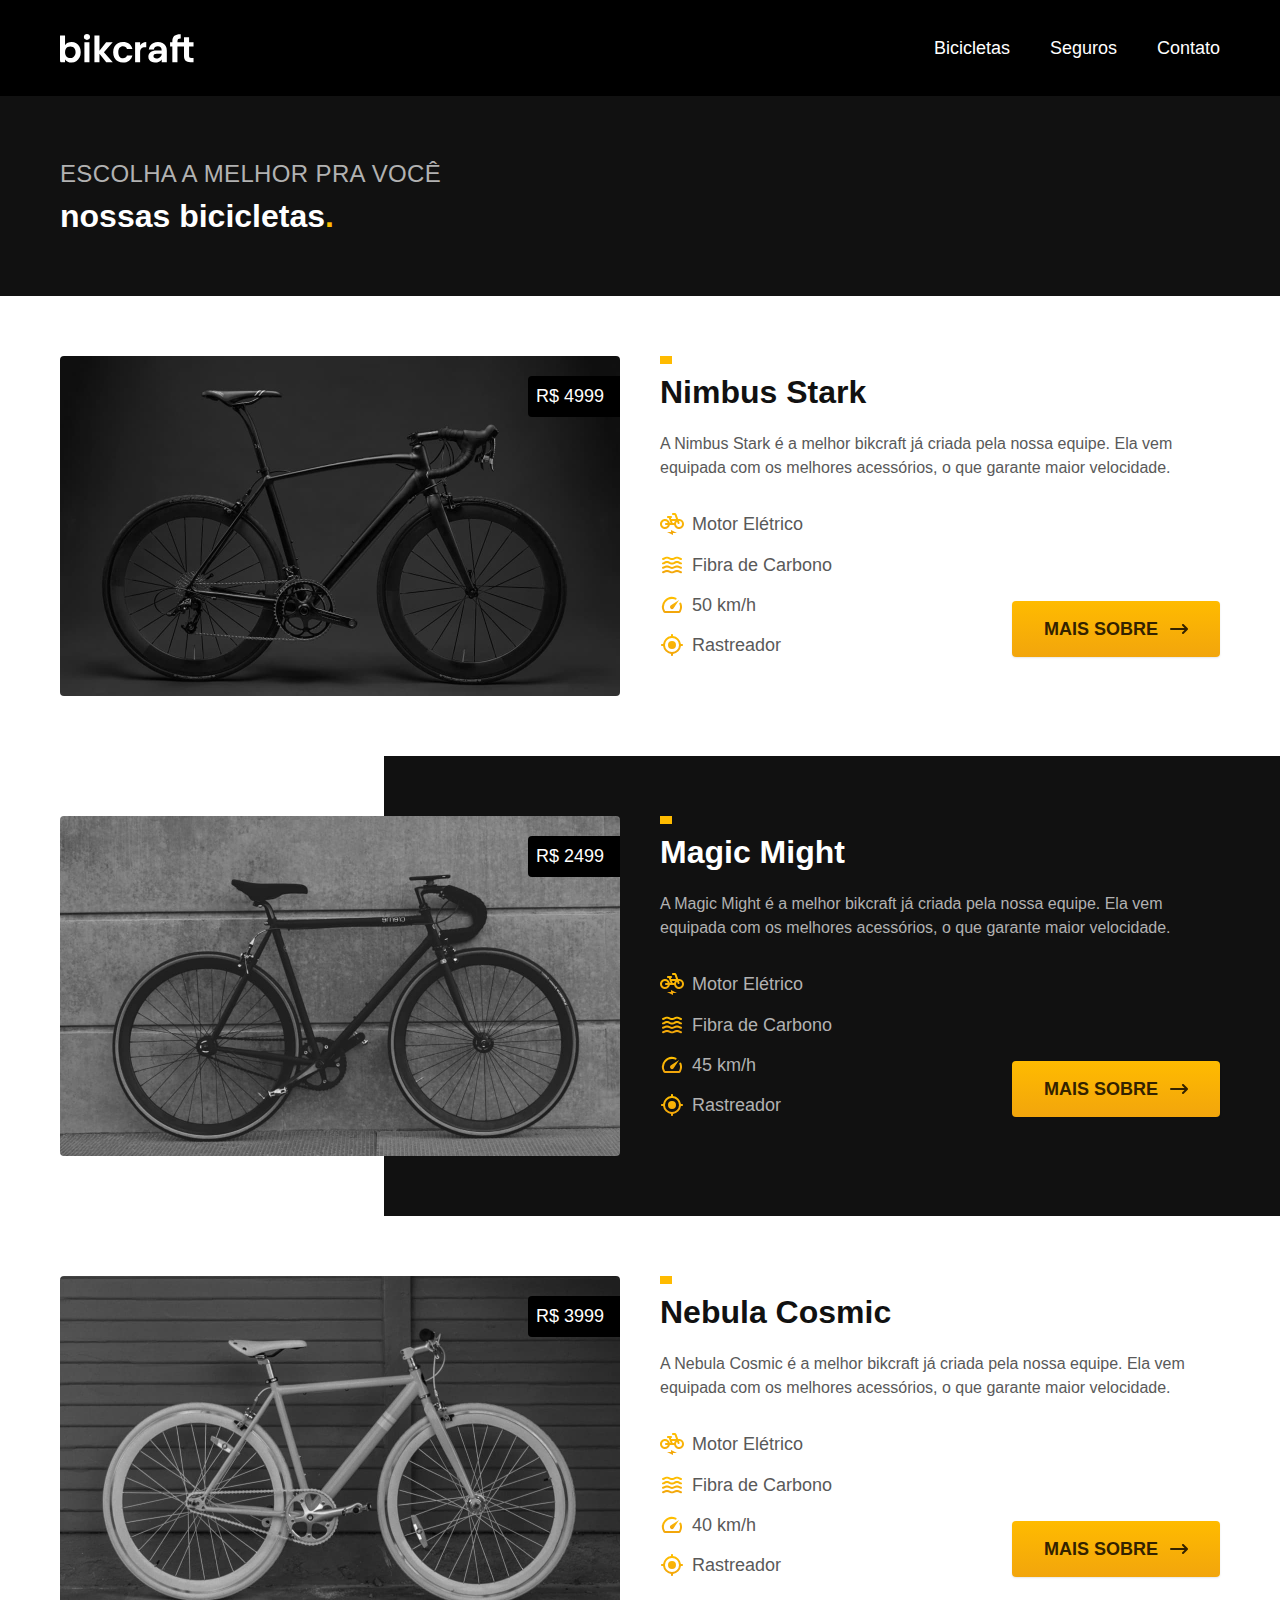
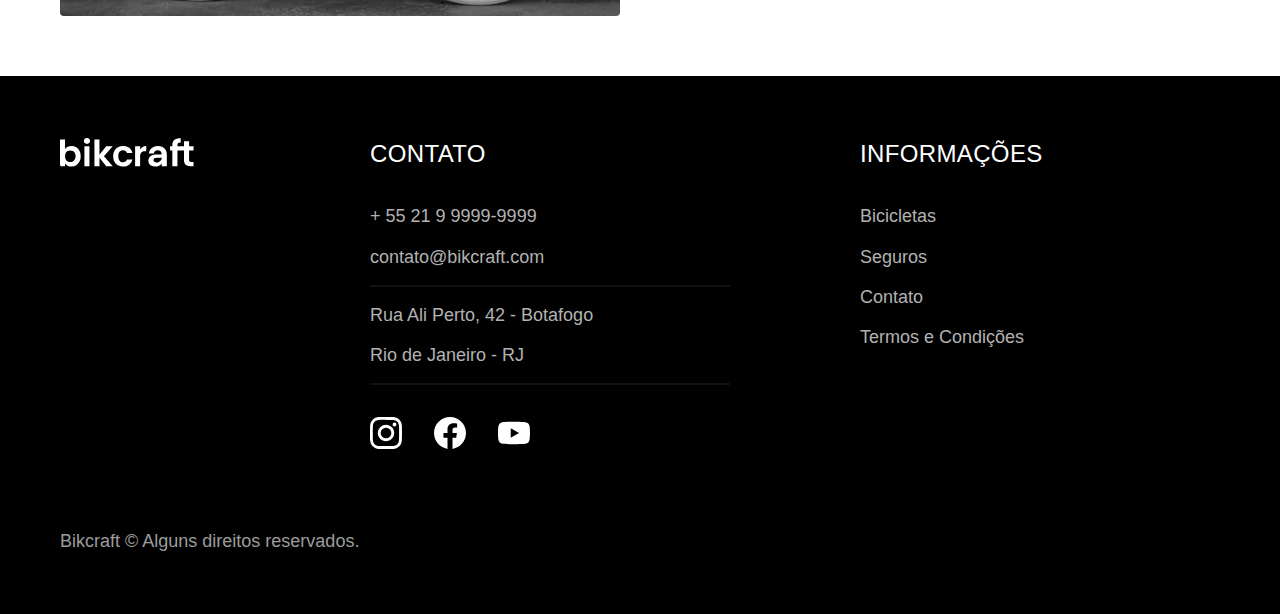
==== bicicletas.html @ d0798314 "adicionado pag interna de bicicletas, seguro e termos/condições" ====
<!DOCTYPE html>
<html lang="pt-br">

<head>
  <title>Bicicletas | Bikcraft - Bicicletas Elétricas</title>
  <meta name="description" content="Termos e Condições.">
  <meta charset="UTF-8">
  <meta name="viewport" content="width=device-width, initial-scale=1.0">
  <link rel="stylesheet" href="./css/style.css">
  <!-- <link rel="preconnect" href="https://fonts.googleapis.com">
  <link rel="preconnect" href="https://fonts.gstatic.com" crossorigin>
  <link href="https://fonts.googleapis.com/css2?family=Merriweather:ital,wght@1,900&family=Poppins:wght@400;600&family=Roboto:wght@400;500&display=swap" rel="stylesheet"> -->
</head>

<body id="bicicletas">
  <header class="header-bg">
    <div class="header container">
      <a href="./">
        <img src="./img/bikcraft.svg" alt="Bikcraft">
      </a>

      <nav aria-label="primaria">
        <ul class="header-menu font-1-m cor-0">
          <li><a href="./bicicletas.html">Bicicletas</a></li>
          <li><a href="./seguros.html">Seguros</a></li>
          <li><a href="./contato.html">Contato</a></li>
        </ul>
      </nav>
    </div>
  </header>

<main>
<div class="titulo-bg">
  <div class="titulo container">
    <p class="font-2-l-b cor-5">Escolha a melhor pra você</p>
    <h1 class="font-1-xl cor-0">nossas bicicletas<span class="cor-p1">.</span></h1>
  </div>
</div>


  <div class="bicicletas container">
    <div class="bicicletas-imagem">
      <img src="./img/bicicletas/nimbus.jpg" alt="Bicicleta preta">
      <span class="font-2-m cor-0">R$ 4999</span>
    </div>
    <div class="bicicletas-conteudo">
      <h2 class="font-1-xl">Nimbus Stark</h2>
      <p class="font-2-s cor-8">A Nimbus Stark é a melhor bikcraft já criada pela nossa equipe. Ela vem equipada com os melhores acessórios, o que garante maior velocidade.</p>
      <ul class="font-1-m cor-8">
        <li>
          <img src="./img/icones/eletrica.svg" alt="">
          Motor Elétrico
        </li>
        <li>
          <img src="./img/icones/carbono.svg" alt="">
          Fibra de Carbono
        </li>
        <li>
          <img src="./img/icones/velocidade.svg" alt="">
          50 km/h
        </li>
        <li>
          <img src="./img/icones/rastreador.svg" alt="">
          Rastreador
        </li>
      </ul>
      <a class="botao seta" href="./bicicletas/nimbus.html">Mais Sobre</a>
    </div>
  </div>


<div class="bicicletas-bg">
  <div class="bicicletas container">
    <div class="bicicletas-imagem">
      <img src="./img/bicicletas/magic.jpg" alt="Bicicleta preta">
      <span class="font-2-m cor-0">R$ 2499</span>
    </div>
    <div class="bicicletas-conteudo">
      <h2 class="font-1-xl cor-0">Magic Might</h2>
      <p class="font-2-s cor-5">A Magic Might é a melhor bikcraft já criada pela nossa equipe. Ela vem equipada com os melhores acessórios, o que garante maior velocidade.</p>
      <ul class="font-1-m cor-5">
        <li>
          <img src="./img/icones/eletrica.svg" alt="">
          Motor Elétrico
        </li>
        <li>
          <img src="./img/icones/carbono.svg" alt="">
          Fibra de Carbono
        </li>
        <li>
          <img src="./img/icones/velocidade.svg" alt="">
          45 km/h
        </li>
        <li>
          <img src="./img/icones/rastreador.svg" alt="">
          Rastreador
        </li>
      </ul>
      <a class="botao seta" href="./bicicletas/magic.html">Mais Sobre</a>
    </div>
  </div>
</div>


  <div class="bicicletas container">
    <div class="bicicletas-imagem">
      <img src="./img/bicicletas/nebula.jpg" alt="Bicicleta preta">
      <span class="font-2-m cor-0">R$ 3999</span>
    </div>
    <div class="bicicletas-conteudo">
      <h2 class="font-1-xl">Nebula Cosmic</h2>
      <p class="font-2-s cor-8">A Nebula Cosmic é a melhor bikcraft já criada pela nossa equipe. Ela vem equipada com os melhores acessórios, o que garante maior velocidade.</p>
      <ul class="font-1-m cor-8">
        <li>
          <img src="./img/icones/eletrica.svg" alt="">
          Motor Elétrico
        </li>
        <li>
          <img src="./img/icones/carbono.svg" alt="">
          Fibra de Carbono
        </li>
        <li>
          <img src="./img/icones/velocidade.svg" alt="">
          40 km/h
        </li>
        <li>
          <img src="./img/icones/rastreador.svg" alt="">
          Rastreador
        </li>
      </ul>
      <a class="botao seta" href="./bicicletas/nebula.html">Mais Sobre</a>
    </div>
  </div>


</main>

  <footer class="footer-bg">
    <div class="footer container">
      <img src="./img/bikcraft.svg" alt="Bikcraft">
      <div class="footer-contato">
        <h3 class="font-2-l-b cor-0">Contato</h3>
        <ul class="font-2-m cor-5">
          <li><a href="tel:+552199999999">+ 55 21 9 9999-9999</a></li>
          <li><a href="mailto:contato@bikcraft.com">contato@bikcraft.com</a></li>
          <li>Rua Ali Perto, 42 - Botafogo</li>
          <li>Rio de Janeiro - RJ</li>
        </ul>
        <div class="footer-redes">
          <a href="./">
            <img src="./img/redes/instagram.svg" alt="Instagram">
          </a>
          <a href="./">
            <img src="./img/redes/facebook.svg" alt="Facebook">
          </a>
          <a href="./">
            <img src="./img/redes/youtube.svg" alt="Youtube">
          </a>
        </div>
      </div>
      <div class="footer-informacoes">
        <h3 class="font-2-l-b cor-0">Informações</h3>
        <nav>
          <ul class="font-1-m cor-5">
            <li><a href="./bicicletas.html">Bicicletas</a></li>
            <li><a href="./seguros.html">Seguros</a></li>
            <li><a href="./contato.html">Contato</a></li>
            <li><a href="./termos.html">Termos e Condições</a></li>
          </ul>
        </nav>
      </div>
      <p class="font-2-m cor-6 footer-copy">Bikcraft © Alguns direitos reservados.</p>
    </div>
  </footer>
</body>

</html>
---- css/style.css ----
/* Global */
@import url(./global/global.css);

/* Tipografias Globais */
@import url(./utilidades/tipografia.css);

/* Cores Globais */
@import url(./utilidades/cores.css);

/* Header */
@import url(./global/header.css);

/* Footer */
@import url(./global/footer.css);

/* Home */
@import url(./home/introducao.css);
@import url(./home/tecnologia.css);
@import url(./home/parceiros.css);
@import url(./home/depoimento.css);

/* Utilidades */
@import url(./utilidades/componentes.css);

/* Bicicletas */
@import url(./bicicletas/bicicletas-lista.css);
@import url(./bicicletas/bicicletas.css);

/* Seguros */
@import url(./seguros/seguros.css);
@import url(./seguros/vantagens.css);
@import url(./seguros/perguntas.css);

/* Termos e Condições */
@import url(./termos/termos.css);
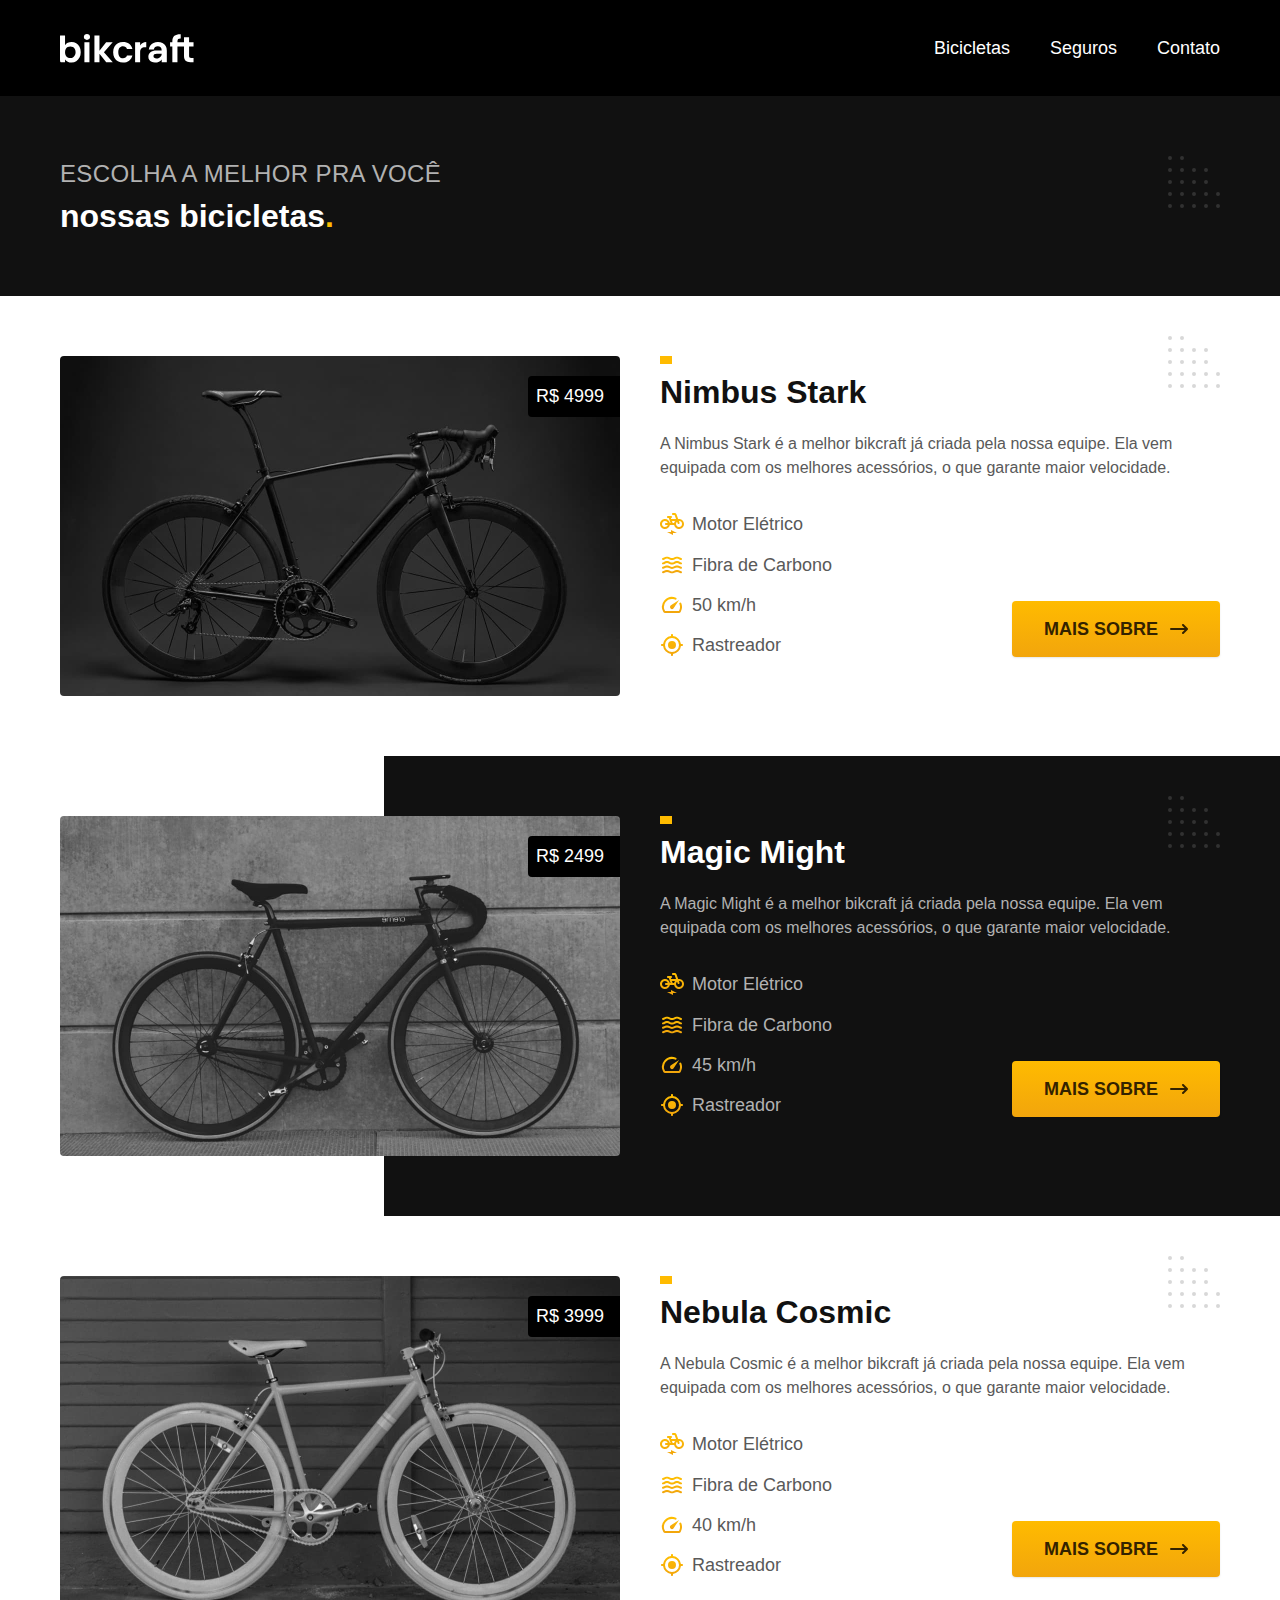
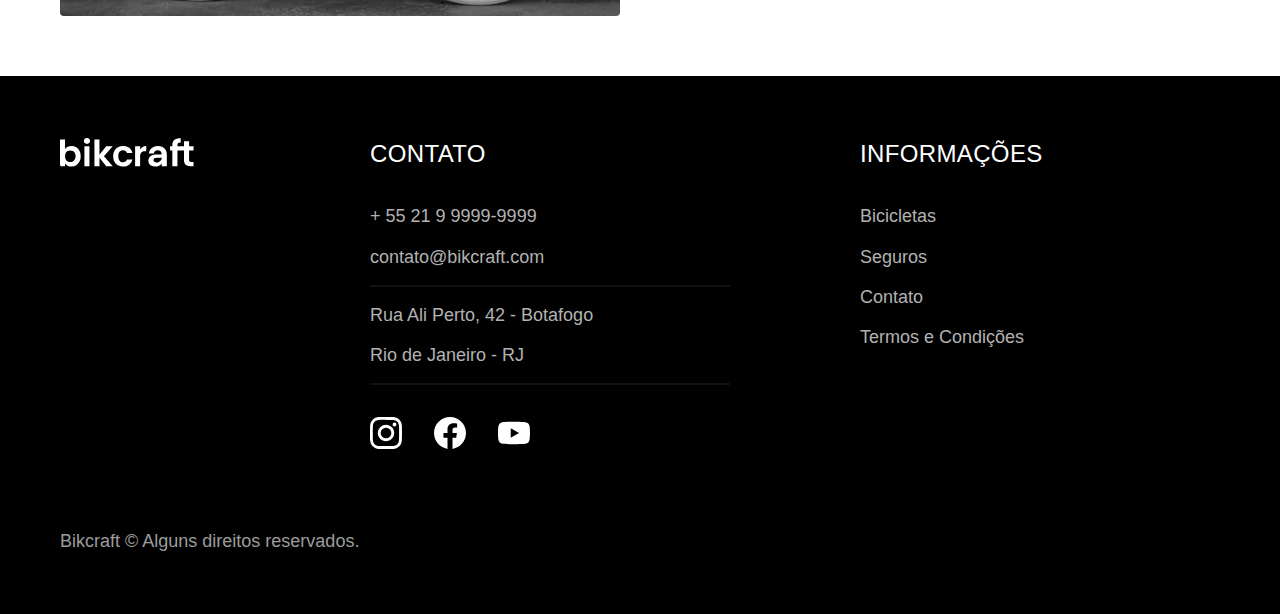
==== commit 78538f80: "adicionado mapa lojas, pagina de orçamento e otimizações" ====
--- a/bicicletas.html
+++ b/bicicletas.html
@@ -6,6 +6,7 @@
   <meta name="description" content="Termos e Condições.">
   <meta charset="UTF-8">
   <meta name="viewport" content="width=device-width, initial-scale=1.0">
+  <link rel="preload" href="./css/style.css" as="style">
   <link rel="stylesheet" href="./css/style.css">
   <!-- <link rel="preconnect" href="https://fonts.googleapis.com">
   <link rel="preconnect" href="https://fonts.gstatic.com" crossorigin>
@@ -16,7 +17,7 @@
   <header class="header-bg">
     <div class="header container">
       <a href="./">
-        <img src="./img/bikcraft.svg" alt="Bikcraft">
+        <img src="./img/bikcraft.svg" width="136" height="32" alt="Bikcraft">
       </a>
 
       <nav aria-label="primaria">
@@ -29,115 +30,115 @@
     </div>
   </header>
 
-<main>
-<div class="titulo-bg">
-  <div class="titulo container">
-    <p class="font-2-l-b cor-5">Escolha a melhor pra você</p>
-    <h1 class="font-1-xl cor-0">nossas bicicletas<span class="cor-p1">.</span></h1>
-  </div>
-</div>
+  <main>
+    <div class="titulo-bg">
+      <div class="titulo container">
+        <p class="font-2-l-b cor-5">Escolha a melhor pra você</p>
+        <h1 class="font-1-xl cor-0">nossas bicicletas<span class="cor-p1">.</span></h1>
+      </div>
+    </div>
 
 
-  <div class="bicicletas container">
-    <div class="bicicletas-imagem">
-      <img src="./img/bicicletas/nimbus.jpg" alt="Bicicleta preta">
-      <span class="font-2-m cor-0">R$ 4999</span>
+    <div class="bicicletas container">
+      <div class="bicicletas-imagem">
+        <img src="./img/bicicletas/nimbus.jpg" width="1120" height="680" alt="Bicicleta preta">
+        <span class="font-2-m cor-0">R$ 4999</span>
+      </div>
+      <div class="bicicletas-conteudo">
+        <h2 class="font-1-xl">Nimbus Stark</h2>
+        <p class="font-2-s cor-8">A Nimbus Stark é a melhor bikcraft já criada pela nossa equipe. Ela vem equipada com os melhores acessórios, o que garante maior velocidade.</p>
+        <ul class="font-1-m cor-8">
+          <li>
+            <img src="./img/icones/eletrica.svg" width="32" height="32" alt="">
+            Motor Elétrico
+          </li>
+          <li>
+            <img src="./img/icones/carbono.svg" width="32" height="32" alt="">
+            Fibra de Carbono
+          </li>
+          <li>
+            <img src="./img/icones/velocidade.svg" width="32" height="32" alt="">
+            50 km/h
+          </li>
+          <li>
+            <img src="./img/icones/rastreador.svg" width="32" height="32" alt="">
+            Rastreador
+          </li>
+        </ul>
+        <a class="botao seta" href="./bicicletas/nimbus.html">Mais Sobre</a>
+      </div>
     </div>
-    <div class="bicicletas-conteudo">
-      <h2 class="font-1-xl">Nimbus Stark</h2>
-      <p class="font-2-s cor-8">A Nimbus Stark é a melhor bikcraft já criada pela nossa equipe. Ela vem equipada com os melhores acessórios, o que garante maior velocidade.</p>
-      <ul class="font-1-m cor-8">
-        <li>
-          <img src="./img/icones/eletrica.svg" alt="">
-          Motor Elétrico
-        </li>
-        <li>
-          <img src="./img/icones/carbono.svg" alt="">
-          Fibra de Carbono
-        </li>
-        <li>
-          <img src="./img/icones/velocidade.svg" alt="">
-          50 km/h
-        </li>
-        <li>
-          <img src="./img/icones/rastreador.svg" alt="">
-          Rastreador
-        </li>
-      </ul>
-      <a class="botao seta" href="./bicicletas/nimbus.html">Mais Sobre</a>
-    </div>
-  </div>
 
 
-<div class="bicicletas-bg">
-  <div class="bicicletas container">
-    <div class="bicicletas-imagem">
-      <img src="./img/bicicletas/magic.jpg" alt="Bicicleta preta">
-      <span class="font-2-m cor-0">R$ 2499</span>
+    <div class="bicicletas-bg">
+      <div class="bicicletas container">
+        <div class="bicicletas-imagem">
+          <img src="./img/bicicletas/magic.jpg" width="1120" height="680" alt="Bicicleta preta">
+          <span class="font-2-m cor-0">R$ 2499</span>
+        </div>
+        <div class="bicicletas-conteudo">
+          <h2 class="font-1-xl cor-0">Magic Might</h2>
+          <p class="font-2-s cor-5">A Magic Might é a melhor bikcraft já criada pela nossa equipe. Ela vem equipada com os melhores acessórios, o que garante maior velocidade.</p>
+          <ul class="font-1-m cor-5">
+            <li>
+              <img src="./img/icones/eletrica.svg" width="32" height="32" alt="">
+              Motor Elétrico
+            </li>
+            <li>
+              <img src="./img/icones/carbono.svg" width="32" height="32" alt="">
+              Fibra de Carbono
+            </li>
+            <li>
+              <img src="./img/icones/velocidade.svg" width="32" height="32" alt="">
+              45 km/h
+            </li>
+            <li>
+              <img src="./img/icones/rastreador.svg" width="32" height="32" alt="">
+              Rastreador
+            </li>
+          </ul>
+          <a class="botao seta" href="./bicicletas/magic.html">Mais Sobre</a>
+        </div>
+      </div>
     </div>
-    <div class="bicicletas-conteudo">
-      <h2 class="font-1-xl cor-0">Magic Might</h2>
-      <p class="font-2-s cor-5">A Magic Might é a melhor bikcraft já criada pela nossa equipe. Ela vem equipada com os melhores acessórios, o que garante maior velocidade.</p>
-      <ul class="font-1-m cor-5">
-        <li>
-          <img src="./img/icones/eletrica.svg" alt="">
-          Motor Elétrico
-        </li>
-        <li>
-          <img src="./img/icones/carbono.svg" alt="">
-          Fibra de Carbono
-        </li>
-        <li>
-          <img src="./img/icones/velocidade.svg" alt="">
-          45 km/h
-        </li>
-        <li>
-          <img src="./img/icones/rastreador.svg" alt="">
-          Rastreador
-        </li>
-      </ul>
-      <a class="botao seta" href="./bicicletas/magic.html">Mais Sobre</a>
-    </div>
-  </div>
-</div>
 
 
-  <div class="bicicletas container">
-    <div class="bicicletas-imagem">
-      <img src="./img/bicicletas/nebula.jpg" alt="Bicicleta preta">
-      <span class="font-2-m cor-0">R$ 3999</span>
+    <div class="bicicletas container">
+      <div class="bicicletas-imagem">
+        <img src="./img/bicicletas/nebula.jpg" width="1120" height="680" alt="Bicicleta preta">
+        <span class="font-2-m cor-0">R$ 3999</span>
+      </div>
+      <div class="bicicletas-conteudo">
+        <h2 class="font-1-xl">Nebula Cosmic</h2>
+        <p class="font-2-s cor-8">A Nebula Cosmic é a melhor bikcraft já criada pela nossa equipe. Ela vem equipada com os melhores acessórios, o que garante maior velocidade.</p>
+        <ul class="font-1-m cor-8">
+          <li>
+            <img src="./img/icones/eletrica.svg" width="32" height="32" alt="">
+            Motor Elétrico
+          </li>
+          <li>
+            <img src="./img/icones/carbono.svg" width="32" height="32" alt="">
+            Fibra de Carbono
+          </li>
+          <li>
+            <img src="./img/icones/velocidade.svg" width="32" height="32" alt="">
+            40 km/h
+          </li>
+          <li>
+            <img src="./img/icones/rastreador.svg" width="32" height="32" alt="">
+            Rastreador
+          </li>
+        </ul>
+        <a class="botao seta" href="./bicicletas/nebula.html">Mais Sobre</a>
+      </div>
     </div>
-    <div class="bicicletas-conteudo">
-      <h2 class="font-1-xl">Nebula Cosmic</h2>
-      <p class="font-2-s cor-8">A Nebula Cosmic é a melhor bikcraft já criada pela nossa equipe. Ela vem equipada com os melhores acessórios, o que garante maior velocidade.</p>
-      <ul class="font-1-m cor-8">
-        <li>
-          <img src="./img/icones/eletrica.svg" alt="">
-          Motor Elétrico
-        </li>
-        <li>
-          <img src="./img/icones/carbono.svg" alt="">
-          Fibra de Carbono
-        </li>
-        <li>
-          <img src="./img/icones/velocidade.svg" alt="">
-          40 km/h
-        </li>
-        <li>
-          <img src="./img/icones/rastreador.svg" alt="">
-          Rastreador
-        </li>
-      </ul>
-      <a class="botao seta" href="./bicicletas/nebula.html">Mais Sobre</a>
-    </div>
-  </div>
 
 
-</main>
+  </main>
 
   <footer class="footer-bg">
     <div class="footer container">
-      <img src="./img/bikcraft.svg" alt="Bikcraft">
+      <img src="./img/bikcraft.svg" width="136" height="32" alt="Bikcraft">
       <div class="footer-contato">
         <h3 class="font-2-l-b cor-0">Contato</h3>
         <ul class="font-2-m cor-5">
@@ -148,13 +149,13 @@
         </ul>
         <div class="footer-redes">
           <a href="./">
-            <img src="./img/redes/instagram.svg" alt="Instagram">
+            <img src="./img/redes/instagram.svg" width="32" height="32" alt="Instagram">
           </a>
           <a href="./">
-            <img src="./img/redes/facebook.svg" alt="Facebook">
+            <img src="./img/redes/facebook.svg" width="32" height="32" alt="Facebook">
           </a>
           <a href="./">
-            <img src="./img/redes/youtube.svg" alt="Youtube">
+            <img src="./img/redes/youtube.svg" width="32" height="32" alt="Youtube">
           </a>
         </div>
       </div>
--- a/css/style.css
+++ b/css/style.css
@@ -21,15 +21,27 @@
 
 /* Utilidades */
 @import url(./utilidades/componentes.css);
+@import url(./utilidades/formulario.css);
 
 /* Bicicletas */
 @import url(./bicicletas/bicicletas-lista.css);
 @import url(./bicicletas/bicicletas.css);
+
+/* Bicicleta */
+@import url(./bicicleta/bicicleta.css);
+@import url(./bicicleta/seguro.css);
 
 /* Seguros */
 @import url(./seguros/seguros.css);
 @import url(./seguros/vantagens.css);
 @import url(./seguros/perguntas.css);
 
+/* Contato */
+@import url(./contato/contato.css);
+@import url(./contato/lojas.css);
+
+/* Orçamento */
+@import url(./orcamento/orcamento.css);
+
 /* Termos e Condições */
 @import url(./termos/termos.css);--- a/css/style.css
+++ b/css/style.css
@@ -21,15 +21,27 @@
 
 /* Utilidades */
 @import url(./utilidades/componentes.css);
+@import url(./utilidades/formulario.css);
 
 /* Bicicletas */
 @import url(./bicicletas/bicicletas-lista.css);
 @import url(./bicicletas/bicicletas.css);
+
+/* Bicicleta */
+@import url(./bicicleta/bicicleta.css);
+@import url(./bicicleta/seguro.css);
 
 /* Seguros */
 @import url(./seguros/seguros.css);
 @import url(./seguros/vantagens.css);
 @import url(./seguros/perguntas.css);
 
+/* Contato */
+@import url(./contato/contato.css);
+@import url(./contato/lojas.css);
+
+/* Orçamento */
+@import url(./orcamento/orcamento.css);
+
 /* Termos e Condições */
 @import url(./termos/termos.css);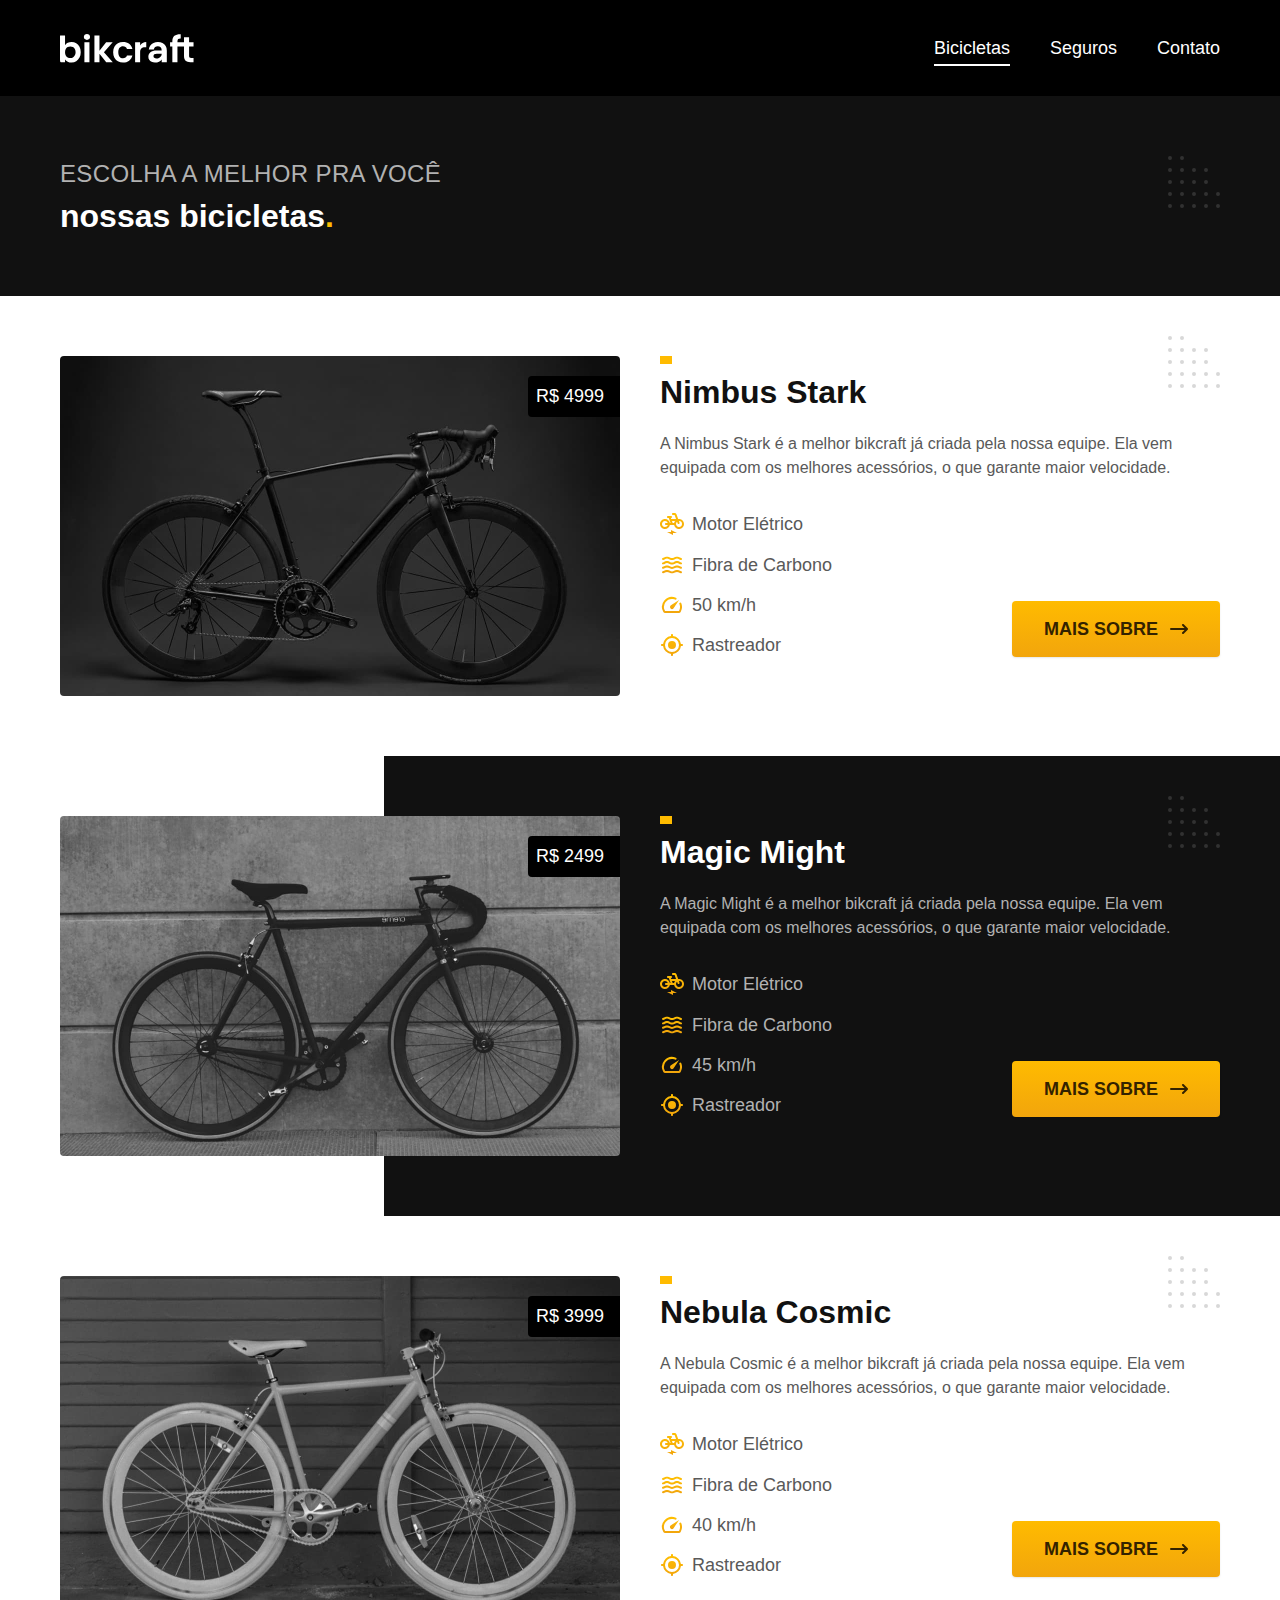
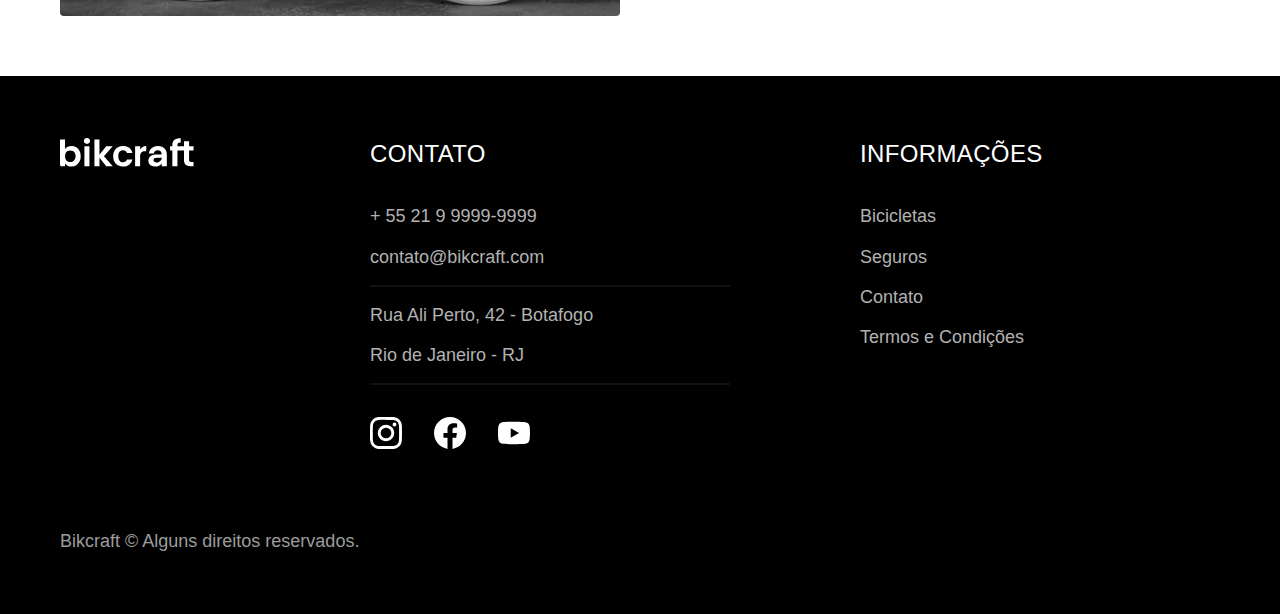
==== commit c5195a7a: "adicionado javascript e plugin externo de animacao" ====
--- a/bicicletas.html
+++ b/bicicletas.html
@@ -11,6 +11,7 @@
   <!-- <link rel="preconnect" href="https://fonts.googleapis.com">
   <link rel="preconnect" href="https://fonts.gstatic.com" crossorigin>
   <link href="https://fonts.googleapis.com/css2?family=Merriweather:ital,wght@1,900&family=Poppins:wght@400;600&family=Roboto:wght@400;500&display=swap" rel="stylesheet"> -->
+  <script>document.documentElement.classList.add('js');</script>
 </head>
 
 <body id="bicicletas">
@@ -173,6 +174,7 @@
       <p class="font-2-m cor-6 footer-copy">Bikcraft © Alguns direitos reservados.</p>
     </div>
   </footer>
+  <script src="./js/script.js"></script>
 </body>
 
 </html>--- a/css/style.css
+++ b/css/style.css
@@ -6,6 +6,9 @@
 
 /* Cores Globais */
 @import url(./utilidades/cores.css);
+
+/* Animação */
+@import url(./utilidades/animacao.css);
 
 /* Header */
 @import url(./global/header.css);
--- a/css/style.css
+++ b/css/style.css
@@ -6,6 +6,9 @@
 
 /* Cores Globais */
 @import url(./utilidades/cores.css);
+
+/* Animação */
+@import url(./utilidades/animacao.css);
 
 /* Header */
 @import url(./global/header.css);
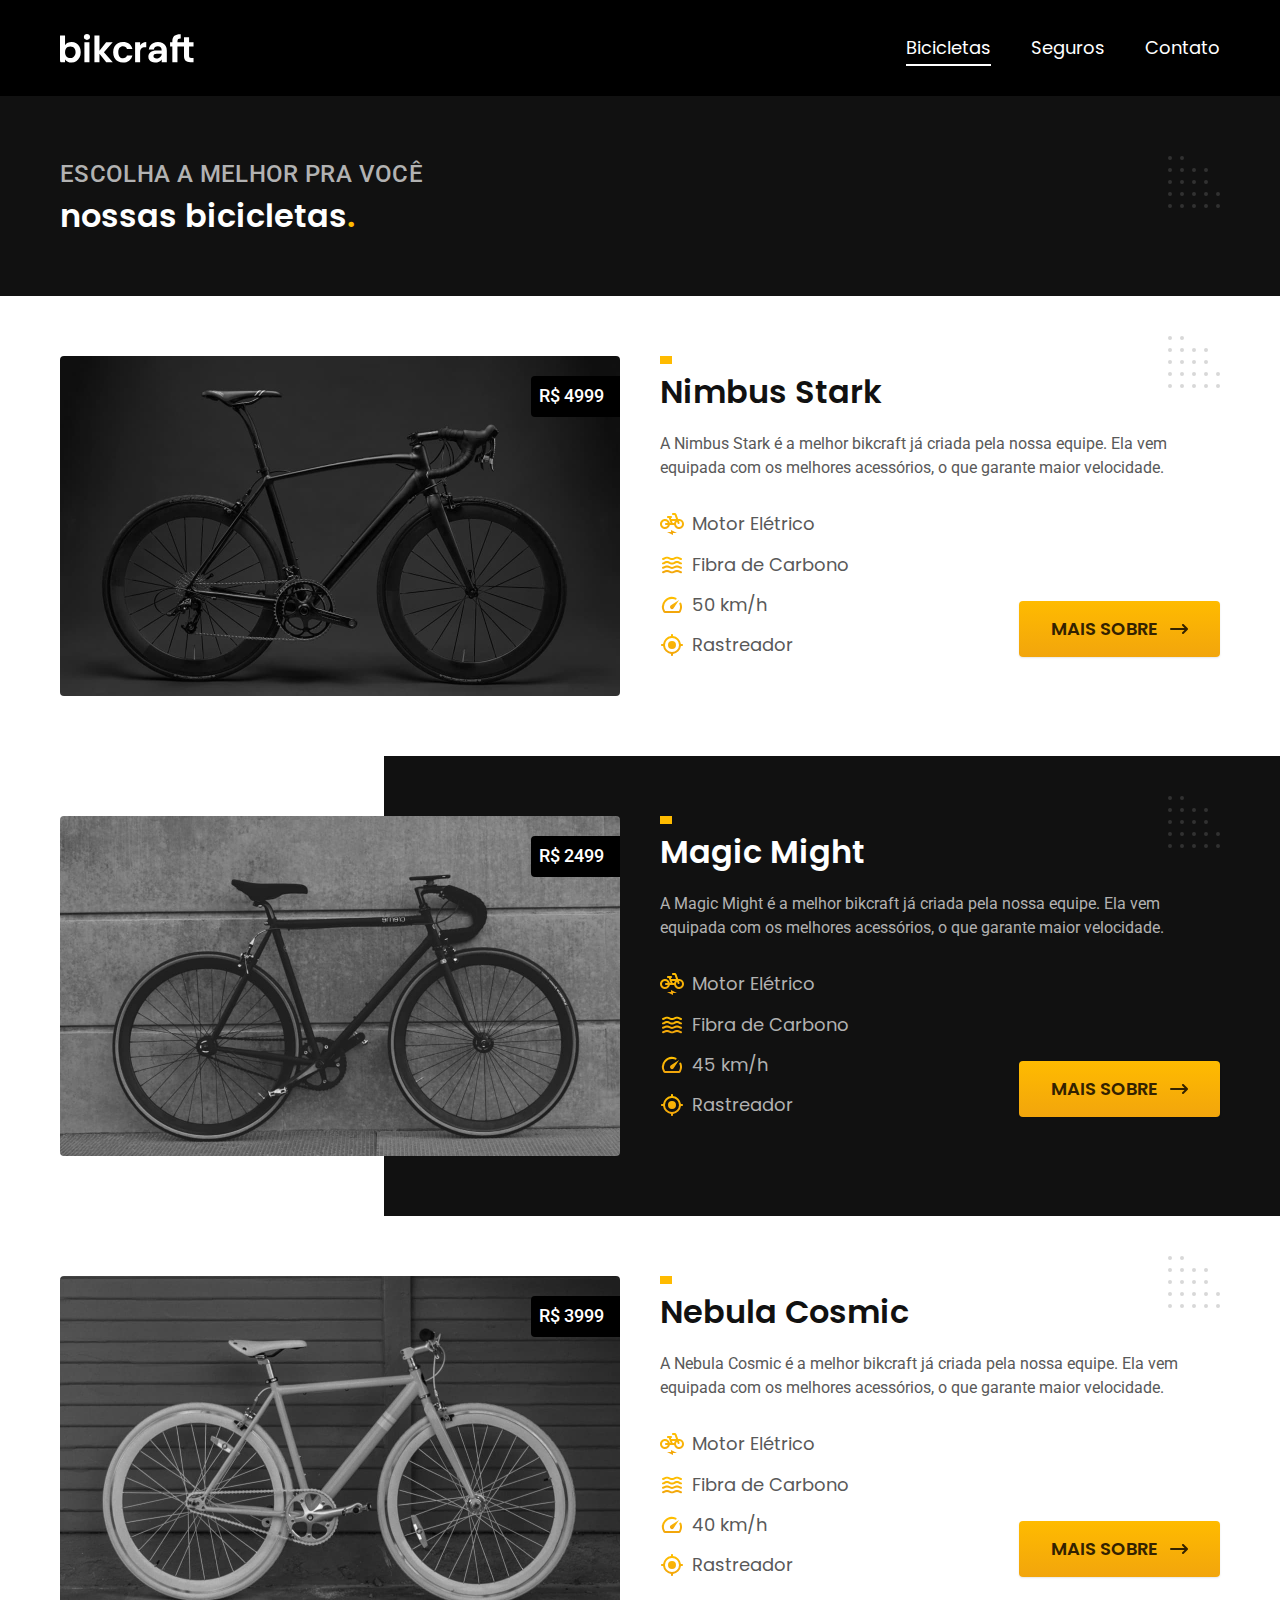
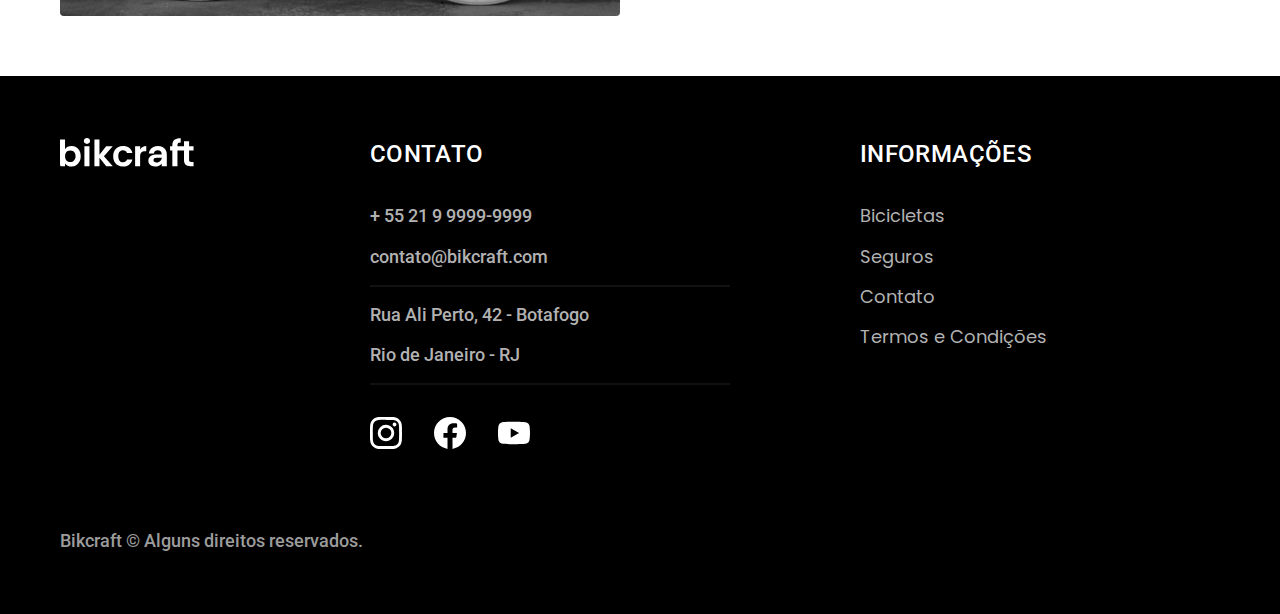
==== commit 3e3b71a3: "adicionado favicon e otimizado para produção" ====
--- a/bicicletas.html
+++ b/bicicletas.html
@@ -6,11 +6,12 @@
   <meta name="description" content="Termos e Condições.">
   <meta charset="UTF-8">
   <meta name="viewport" content="width=device-width, initial-scale=1.0">
-  <link rel="preload" href="./css/style.css" as="style">
-  <link rel="stylesheet" href="./css/style.css">
-  <!-- <link rel="preconnect" href="https://fonts.googleapis.com">
+  <link rel="icon" href="./favicon.svg" type="image/svg+xml">
+  <link rel="preload" href="./css/style.min.css" as="style">
+  <link rel="stylesheet" href="./css/style.min.css">
+  <link rel="preconnect" href="https://fonts.googleapis.com">
   <link rel="preconnect" href="https://fonts.gstatic.com" crossorigin>
-  <link href="https://fonts.googleapis.com/css2?family=Merriweather:ital,wght@1,900&family=Poppins:wght@400;600&family=Roboto:wght@400;500&display=swap" rel="stylesheet"> -->
+  <link href="https://fonts.googleapis.com/css2?family=Merriweather:ital,wght@1,900&family=Poppins:wght@400;600&family=Roboto:wght@400;500&display=swap" rel="stylesheet">
   <script>document.documentElement.classList.add('js');</script>
 </head>
 
--- a/css/style.min.css
+++ b/css/style.min.css
@@ -0,0 +1 @@
+body{margin:0;font-family:Arial,Helvetica,sans-serif;color:#111}blockquote,dd,h1,h2,h3,h4,p,ul{margin:0}ul{margin:0;padding:0;list-style:none}a{text-decoration:none;color:inherit}img{max-width:100%;height:auto;display:block;border-radius:4px}.font-1-xs{font:400 0.75rem/1.35 Poppins,sans-serif}.font-2-xs{font:400 0.7rem/1.45 Roboto,sans-serif}.font-2-s{font:400 1rem/1.5 Roboto,sans-serif}.font-1-s{font:400 1rem/1.5 Poppins,sans-serif}.font-2-m{font:500 1.125rem/1.35 Roboto,sans-serif}.font-1-m-b{font:600 1.125rem/1.35 Poppins,sans-serif}.font-1-m{font:400 1.125rem/1.35 Poppins,sans-serif}.font-2-l-b{font:500 1.5rem/1.5 Roboto,sans-serif;letter-spacing:.015em;text-transform:uppercase}.font-2-l{font:400 1.5rem/1.5 Roboto,sans-serif}.font-1-l{font:400 1.5rem/1.5 Poppins,sans-serif}.font-1-xl{font:600 2rem/1.25 Poppins,sans-serif}.font-2-xl{font:500 2rem/1.25 Roboto,sans-serif}.font-1-xxl{font:600 4rem/1.125 Poppins,sans-serif}@media (max-width:1200px){.font-1-xxl{font-size:3rem}.font-2-l,.font-2-l-b{font-size:1.25rem}}@media (max-width:800px){.font-1-xxl{font-size:2rem}.font-1-xl,.font-2-xl{font-size:1.5rem}}:root{--cor-0:#ffffff;--cor-1:#f7f7f7;--cor-2:#ededed;--cor-3:#dedede;--cor-4:#cccccc;--cor-5:#b2b2b2;--cor-6:#9c9c9c;--cor-7:#717171;--cor-8:#595959;--cor-9:#404040;--cor-10:#2e2e2e;--cor-11:#111111;--cor-12:#000000;--cor-p1:#ffbb00;--cor-p2:#e4a30b;--cor-p3:#a66f00;--cor-p4:#664400;--cor-p5:#332200}.cor-0{color:var(--cor-0)}.cor-1{color:var(--cor-1)}.cor-2{color:var(--cor-2)}.cor-3{color:var(--cor-3)}.cor-4{color:var(--cor-4)}.cor-5{color:var(--cor-5)}.cor-6{color:var(--cor-6)}.cor-7{color:var(--cor-7)}.cor-8{color:var(--cor-8)}.cor-9{color:var(--cor-9)}.cor-10{color:var(--cor-10)}.cor-11{color:var(--cor-11)}.cor-12{color:var(--cor-12)}.cor-p1{color:var(--cor-p1)}.cor-p2{color:var(--cor-p2)}.cor-p3{color:var(--cor-p3)}.cor-p4{color:var(--cor-p4)}.cor-p5{color:var(--cor-p5)}.js .fadeInDown{transform:translate3d(0,-20px,0)}.js .fadeInUp{transform:translate3d(0,20px,0)}.js .fadeInRight{transform:translate3d(20px,0,0)}.js .fadeInLeft{transform:translate3d(-20px,0,0)}.js [data-anime]{opacity:0}.js .anime{opacity:1;transform:none;transition:transform .8s,opacity .8s}.header-bg{background-color:var(--cor-12)}.header{display:flex;flex-wrap:wrap;gap:20px;justify-content:space-between;align-items:center;padding-top:20px;padding-bottom:20px}.header-menu{display:flex;flex-wrap:wrap;gap:40px}.header-menu a{color:#fff;display:inline-block;padding:16px 0;position:relative}.header-menu a:after{content:"";display:block;height:2px;width:0;background:var(--cor-0);margin-top:4px;transition:.3s;position:absolute}.header-menu a.ativo::after,.header-menu a:hover::after{width:100%}@media (max-width:800px){.header-menu{gap:20px}.header-menu a{background:var(--cor-11);padding:12px 16px;border-radius:4px}.header-menu a:hover{background-color:var(--cor-10)}.header a:after{display:none}}@media (max-width:600px){.header-menu{gap:12px}.header-menu a{padding:8px 12px;font-size:14px}}.footer-bg{background-color:var(--cor-12)}.footer{display:grid;grid-template-columns:3fr 5fr 4fr;gap:40px;padding-top:60px;padding-bottom:60px}.footer h3{margin-bottom:32px}.footer-contato ul{margin-bottom:32px}.footer-contato li:nth-child(even):after{content:"";display:block;max-width:360px;height:2px;background:var(--cor-11);margin-top:16px}.footer li{margin-bottom:16px}.footer-redes{display:flex;gap:32px}.footer a:hover{color:var(--cor-0)}.footer-copy{grid-column:1/-1;margin-top:40px}@media (max-width:800px){.footer>img{display:none}.footer{grid-template-columns:1fr 1fr}}@media (max-width:600px){.footer{grid-template-columns:1fr;gap:60px}.footer-copy{margin-top:0}}.introducao-bg{background:var(--cor-12) url('../img/dec/bottom-left.svg') no-repeat bottom 160px left 20px;box-shadow:inset 0 -120px var(--cor-0)}.introducao{display:grid;grid-template-columns:1fr 1fr;gap:0 40px}.introducao-conteudo{align-self:end;padding-bottom:200px}.introducao img{width:100%;height:100%;object-fit:cover;border-radius:4px}.introducao h1{margin-bottom:32px}.introducao p{margin-bottom:20px}@media (max-width:1200px){.introducao h1{font-size:48px}.introducao p{font-size:18px}}@media (max-width:800px){.introducao-bg{background:var(--cor-11);padding-top:40px;box-shadow:inset 0 -60px #fff}.introducao{grid-template-columns:1fr;gap:32px}.introducao-conteudo{padding-bottom:0}.introducao h1{margin-bottom:16px}.introducao img{height:300px;width:100%}}.tecnologia-bg{background-color:var(--cor-11);box-shadow:inset 0 80px var(--cor-0),inset 0 -80px var(--cor-0)}.tecnologia{display:grid;grid-template-columns:1fr 1fr;gap:40px}.tecnologia-imagem img{width:100%;height:100%;object-fit:cover;object-position:left}.tecnologia-conteudo{padding-top:160px;padding-bottom:160px}.tecnologia-conteudo>span{display:block;margin-bottom:20px}.tecnologia-conteudo h2{margin-bottom:32px}.tecnologia-conteudo>p{margin-bottom:32px}.tecnologia a{margin-bottom:80px}.tecnologia-vantagens{display:flex;gap:40px}.tecnologia-vantagens h3{margin-bottom:8px;width:max-content}.tecnologia-vantagens img{width:24px;margin-bottom:8px}@media (max-width:800px){.tecnologia-bg{box-shadow:initial}.tecnologia{grid-template-columns:1fr}.tecnologia-conteudo{padding-top:60px;padding-bottom:60px}.tecnologia-imagem{display:none}.tecnologia a{margin-bottom:60px}}@media (max-width:600px){.tecnologia-vantagens{flex-direction:column}}.parceiros{padding-top:60px;padding-bottom:120px}.parceiros h2{margin-bottom:60px}.parceiros ul{padding:0 20px;max-width:1400px;display:grid;grid-template-columns:repeat(4,1fr);margin:0 auto}.parceiros li{display:flex;padding:32px;border-left:2px solid var(--cor-2)}.parceiros img{margin:auto}.parceiros li:first-child,.parceiros li:nth-child(5){border-left:none}.parceiros li:nth-child(n+5){border-top:2px solid var(--cor-2)}@media (max-width:800px){.parceiros{padding-bottom:60px}.parceiros li{padding:20px}.parceiros h2{margin-bottom:20px}.parceiros ul{grid-template-columns:repeat(2,1fr)}.parceiros li:nth-child(n+3){border-top:2px solid var(--cor-2)}.parceiros li:nth-child(odd){border-left:none}}.depoimento{display:grid;grid-template-columns:1fr 1fr;background-color:var(--cor-p1);overflow:hidden}.depoimento img{width:100%;height:100%;object-fit:cover;border-radius:0}.depoimento-conteudo{padding:40px 40px 80px 80px;align-self:end;background:url('../img/dec/bottom-right-p.svg') no-repeat bottom 40px right 40px}.depoimento-conteudo p{max-width:32ch;font-family:Merriweather,serif;font-style:italic;font-weight:900;margin-bottom:32px;position:relative}.depoimento p::after,.depoimento p::before{font-size:5rem;color:var(--cor-p2);position:absolute}.depoimento p::before{content:"“";left:-50px;top:-20px}.depoimento p::after{content:"”"}@media (min-width:1200px){.depoimento img{max-height:520px}}@media (max-width:800px){.depoimento{grid-template-columns:1fr;text-align:center}.depoimento img{max-height:200px}.depoimento-conteudo{padding:40px 20px;justify-self:center}}.container{max-width:1200px;padding-left:20px;padding-right:20px;box-sizing:border-box;margin-right:auto;margin-left:auto}.botao{display:inline-block;padding:16px 32px;background:linear-gradient(#fb0,#f2a50c);border-radius:4px;box-shadow:0 1px 2px rgba(0,0,0,.1);text-transform:uppercase;color:var(--cor-p5);font:600 1.125rem/1.35 Poppins,sans-serif;max-width:max-content;border:none;cursor:pointer}.botao:hover{background:linear-gradient(#ffb60d,#e59317)}.botao.secundario{background:var(--cor-10);color:var(--cor-2)}.botao.secundario:hover{background:var(--cor-9)}.botao.seta{display:flex;align-items:center}.botao.seta::after{content:"";display:inline-block;width:18px;height:10px;margin-left:12px;background:url("../img/icones/seta.svg");transition:transform .2s}.botao.seta:hover::after{transform:translateX(4px)}@media (max-width:600px){.botao{padding:12px 16px;font-size:1rem}}.link{display:inline-block;color:var(--cor-p1);font:500 1.5rem/1.5 Poppins,sans-serif;text-transform:uppercase}.link::after{content:"";display:block;width:100%;height:4px;background-color:currentColor}.link:hover{color:var(--cor-0)}.titulo-bg{padding-top:60px;padding-bottom:60px;background-color:var(--cor-11)}.titulo{background:url('../img/dec/top-right.svg') no-repeat top right 20px}.titulo p{margin-bottom:4px}@media (max-width:800px){.titulo{padding-top:40px;padding-bottom:40px}.titulo p{font-size:1rem;text-transform:lowercase;font-weight:400}}.form{display:grid;grid-template-columns:1fr 1fr;gap:20px}.form label{display:block;font:400 1rem/1.5 Poppins,sans-serif;margin-bottom:4px}.form .col-2{grid-column:span 2}.form input[type=email],.form input[type=text],.form textarea{font:400 1rem/1.5 Roboto,sans-serif;background:var(--cor-1);border:1px solid var(--cor-2);padding:12px;border-radius:4px;width:100%;box-sizing:border-box}.form input[type=email]:focus,.form input[type=text]:focus,.form textarea:focus{outline:0;border-color:var(--cor-p1);background:var(--cor-0);box-shadow:0 0 0 2px #fea}@media (max-width:600px){.form{grid-template-columns:1fr}.form .col-2{grid-column:1}}.bicicletas-lista{padding-top:60px;padding-bottom:120px}.bicicletas-lista h2{margin-bottom:40px}.bicicletas-lista ul{display:flex;gap:40px;padding:0 20px 20px 20px;max-width:1400px;margin-right:auto;margin-left:auto;overflow-x:auto}#bicicleta .bicicletas-lista ul{padding:0 0 20px 0}.bicicletas-lista li{flex:1;min-width:280px}.bicicletas-listas a{display:block}.bicicletas-lista img{margin-bottom:16px}.bicicletas-lista h3{margin-bottom:8px;display:flex;align-items:center}.bicicletas-lista h3::before{content:"";display:inline-block;height:8px;width:12px;margin-right:8px;background-color:var(--cor-p1);transition:width .2s}.bicicletas-lista a:hover h3::before{width:24px}.bicicletas-lista li span{padding-left:20px}@media (max-width:800px){.bicicletas-lista{padding-bottom:60px}.bicicletas-lista ul{gap:20px}}.bicicletas-bg{background:linear-gradient(to right,var(--cor-0) 30%,var(--cor-11) 0)}.bicicletas{display:grid;grid-template-columns:1fr 1fr;gap:40px;padding-top:60px;padding-bottom:60px;background:url('../img/dec/top-right.svg') no-repeat top 40px right 20px}.bicicletas-imagem{display:grid}.bicicletas-imagem img{grid-area:1/1}.bicicletas-imagem span{grid-area:1/1;place-self:start end;margin-top:20px;background:var(--cor-12);display:inline-block;padding:8px 16px 8px 8px;border-radius:4px 0 0 4px}.bicicletas-conteudo{display:grid;grid-template-columns:1fr auto;align-content:start}.bicicletas h2,p{grid-column:1/-1}.bicicletas h2{margin-bottom:20px}.bicicletas h2::before{content:"";display:block;width:12px;height:8px;background-color:var(--cor-p1);margin-bottom:8px}.bicicletas p{margin-bottom:32px}.bicicletas a{place-self:end}.bicicletas li{display:flex;align-items:center}.bicicletas ul{display:grid;gap:16px}.bicicletas-conteudo img{width:24px;margin-right:8px}@media (max-width:800px){.bicicletas-bg{background:var(--cor-11)}.bicicletas{grid-template-columns:1fr;gap:20px;padding-top:40px;padding-bottom:40px}}@media (max-width:600px){.bicicletas-conteudo{grid-template-columns:1fr}.bicicletas ul{font-size:1rem;grid-template-columns:1fr 1fr;margin-bottom:32px}.bicicletas a{place-self:start}}.bicicleta{display:grid;grid-template-columns:1fr 1fr;align-items:start;gap:40px;padding-top:60px;padding-bottom:60px}#bicicleta .titulo p{text-transform:uppercase}.bicicleta-imagens{display:flex;flex-wrap:wrap;gap:20px}.bicicleta-imagens img{flex:1;min-width:200px}.bicicleta-imagens img:first-child{min-width:100%}.bicicleta-conteudo>p{margin-bottom:32px}.bicicleta-comprar{display:grid;grid-template-columns:max-content auto;align-items:center;justify-items:start;gap:8px 12px;margin-bottom:40px}.bicicleta-comprar a{grid-row:span 2}.bicicleta-comprar span{display:flex;align-items:center;background-color:var(--cor-12);padding:4px 8px;border-radius:4px;gap:8px}.bicicleta-conteudo h2{text-transform:uppercase;letter-spacing:.15em;margin-bottom:12px}.bicicleta-ficha,.bicicleta-informacoes{padding:32px;background-color:var(--cor-12);border-radius:4px}.bicicleta-informacoes{margin-bottom:40px;display:grid;grid-template-columns:1fr 1fr;gap:32px}.bicicleta-informacoes img{width:24px;margin-bottom:8px}.bicicleta-informacoes h3{margin-bottom:8px}.bicicleta-ficha li{padding:4px 0;display:flex;justify-content:space-between;border-bottom:1px solid var(--cor-11)}.bicicleta-ficha li:last-child{border-bottom:none}.bicicleta-ficha span{color:var(--cor-6)}@media (max-width:800px){.bicicleta{grid-template-columns:1fr;padding-top:40px;padding-bottom:40px}.bicicleta-imagens{grid-row:2}}@media (max-width:400px){.bicicleta-informacoes{grid-template-columns:1fr}.bicicleta-comprar{grid-template-columns:1fr}}.seguro-bg{background-color:var(--cor-11);box-shadow:inset 0 120px var(--cor-0),inset 0 -120px var(--cor-12)}.seguro{display:grid;grid-template-columns:1fr 1fr;gap:40px}.seguro-imagem img{width:100%;height:100%;object-fit:cover}.seguro-conteudo{padding-top:180px;padding-bottom:180px}.seguro h2{margin-bottom:32px}.seguro p{margin-bottom:20px}@media (max-width:800px){.seguro-bg{box-shadow:inset 0 -60px var(--cor-12)}.seguro{grid-template-columns:1fr}.seguro-conteudo{grid-row:1;padding-top:40px;padding-bottom:0}}.seguros-bg{background:var(--cor-11);padding-left:32px;padding-right:32px}.seguros{padding-top:60px;padding-bottom:60px;display:grid;grid-template-columns:1fr 1fr;gap:40px;align-items:center}#seguros .seguros{padding-top:0}.seguros h2{grid-column:1/-1}.seguros-item{background-color:var(--cor-12);padding:32px 32px 32px 60px;display:grid;grid-template-columns:1fr auto;border-radius:4px}.seguros-item h3{margin-bottom:40px}.seguros-item span{grid-column:2;display:block;text-align:right}.seguros-item ul{grid-column:1/-1;margin-bottom:32px}.seguros-item li{display:flex;align-items:center;position:relative}.seguros-item li+li{margin-top:20px}.seguros-item li::before{content:"";display:inline-block;width:13px;height:9px;background-image:url("../img/icones/lista.svg");position:absolute;left:-21px}.seguros-item a{grid-column:1/-1}@media (max-width:800px){.seguros{grid-template-columns:1fr}}.vantagens-bg{background-color:var(--cor-12)}.vantagens{padding-top:120px;padding-bottom:120px}.vantagens h2{margin-bottom:60px}.vantagens ul{display:grid;grid-template-columns:repeat(auto-fit,minmax(280px,max-content));gap:40px 80px}.vantagens h3,.vantagens img{margin-bottom:8px}@media (max-width:800px){.vantagens{padding-top:60px;padding-bottom:60px}.vantagens h2{margin-bottom:40px}.vantagens ul{gap:20px}}.perguntas{padding-bottom:120px;padding-top:120px}.perguntas h2{margin-bottom:60px}.perguntas dl>div{padding:20px;border-radius:4px}.perguntas dl>div:nth-child(odd){background:var(--cor-1)}.perguntas button{display:grid;grid-template-columns:auto 1fr auto;align-items:center;gap:8px;cursor:pointer;border:none;background:0 0;width:100%;text-align:left}.perguntas button::before{content:"";display:inline-block;width:12px;height:8px;background-color:var(--cor-p1)}.perguntas button::after{content:"";display:inline-block;width:14px;height:6px;background:url(../img/icones/seta-abrir.svg);transition:.3s}.perguntas button:hover::after,.perguntas button[aria-expanded=true]::after{transform:rotate(180deg)}.js .perguntas dd{display:none}.js .perguntas dd.ativa{display:block}.perguntas dd{padding-left:20px;padding-top:16px;max-width:80ch}@media (max-width:800px){.perguntas{padding-top:60px;padding-bottom:60px}.perguntas h2{margin-bottom:40px}}#contato{background:linear-gradient(var(--cor-11) 600px,var(--cor-1) 0)}.contato{display:grid;grid-template-columns:5fr 7fr}.contato-dados,.contato-formulario{padding:60px;box-shadow:0 1px 2px rgba(0,0,0,.1)}.contato-dados{border-radius:5px 0 0 5px;background:var(--cor-12) url('../img/dec/bottom-left.svg') no-repeat bottom 20px left 20px}.contato-formulario{border-radius:0 5px 5px 0;background:var(--cor-0) url('../img/dec/bottom-right.svg') no-repeat bottom 20px right 20px}.contato-dados h2{margin-bottom:60px}.contato-endereco{margin-bottom:32px;padding-left:28px;background:url(../img/icones/local.svg) no-repeat 0 2px}.contato-endereco p{margin-bottom:8px}.contato-meios a{display:block;max-width:max-content;margin-bottom:8px;padding-left:28px}.contato-meios a:hover{color:var(--cor-0)}.contato-meios a:first-child{background:url(../img/icones/email.svg) no-repeat 0 2px}.contato-meios a:nth-child(2){margin-bottom:32px}.contato-meios a:nth-child(3){background:url(../img/icones/telefone.svg) no-repeat 0 2px;margin-bottom:60px}.contato-redes{display:flex;gap:32px;padding-left:28px}@media (max-width:800px){.contato{grid-template-columns:1fr}.contato-dados,.contato-formulario{padding:20px}.contato-dados{border-radius:4px 4px 0 0;background:var(--cor-12)}.contato-formulario{border-radius:0 0 4px 4px}.contato-dados h2,.contato-meios a:nth-child(3){margin-bottom:32px}.contato-redes{margin-bottom:12px}}.lojas{display:grid;grid-template-columns:1fr 1fr;gap:0 40px;padding-top:120px;padding-bottom:120px}.lojas h2{grid-column:1/-1;margin-bottom:60px}.lojas img{border-radius:4px 4px 0 0}.lojas-item{border-radius:4px;background:var(--cor-0);box-shadow:0 1px 2px rgba(0,0,0,.1)}.lojas-conteudo{display:grid;grid-template-columns:1fr 1fr;gap:32px 16px;padding:32px}.lojas-conteudo h3,.lojas-tempo{grid-column:1/-1}.lojas-dados{display:grid;gap:8px;border-left:2px solid var(--cor-2);padding-left:12px}.lojas-tempo{display:flex;align-items:center;gap:8px}@media (max-width:800px){.lojas{gap:20px;padding-top:60px;padding-bottom:60px}.lojas h2{margin-bottom:32px}.lojas-conteudo{grid-template-columns:1fr}}@media (max-width:600px){.lojas{grid-template-columns:1fr}}#orcamento{background:linear-gradient(var(--cor-11) 600px,var(--cor-1) 0)}.orcamento{display:grid;grid-template-columns:5fr 7fr;padding-bottom:120px}.orcamento h2{text-transform:uppercase;position:relative;display:flex;align-items:center}.orcamento h2::before{content:"";display:inline-block;width:4px;height:8px;background-color:var(--cor-p1);position:absolute;left:-12px}.orcamento-dados,.orcamento-produto{padding:60px;box-shadow:0 1px 2px rgba(0,0,0,.1)}.orcamento-produto{border-radius:4px 0 0 4px;background:var(--cor-12) url('../img/dec/bottom-left.svg') no-repeat bottom 20px left 20px;display:grid;grid-template-columns:1fr 1fr;gap:20px;align-content:start}.orcamento-produto>*{grid-column:1/-1}.orcamento-produto>label{grid-column:initial}.orcamento-produto label{font:400 1rem/1.5 Poppins,sans-serif;color:var(--cor-4);background-color:var(--cor-10);padding:12px 16px;border-radius:4px;cursor:pointer;display:grid;grid-template-columns:auto 1fr auto;align-items:center;border:1px solid var(--cor-10)}.orcamento-produto input:checked+label{background:var(--cor-0);color:var(--cor-11)}.orcamento-produto label::before{content:'';display:inline-block;box-sizing:border-box;width:12px;height:12px;border:1px solid var(--cor-6);border-radius:50%;margin-right:8px}.orcamento-produto input:checked+label::before{border-color:var(--cor-7);box-shadow:inset 0 0 0 3px var(--cor-0),inset 0 0 0 6px var(--cor-7)}.orcamento-produto label:hover{background-color:var(--cor-9);border-color:var(--cor-9)}.orcamento-produto input:focus+label{box-shadow:0 0 0 2px var(--cor-p1);border-color:var(--cor-12)}.orcamento-produto label span{display:none}.orcamento-produto input:checked+label span{display:inline-block}.orcamento-produto input{opacity:0;position:absolute;pointer-events:none}.orcamento-dados{border-radius:0 4px 4px 0;background:var(--cor-0) url('../img/dec/bottom-right.svg') no-repeat bottom 20px right 20px}.orcamento-conteudo{display:none}.orcamento-conteudo h2,.orcamento-dados h2:nth-of-type(n+2){margin-top:20px}#bikcraft:checked~#orcamento-bikcraft,#seguro:checked~#orcamento-seguro{display:grid;gap:20px}.orcamento-detalhes{display:none;background:var(--cor-0);padding:20px;grid-template-columns:1fr 1fr;border-radius:4px;align-items:center}.orcamento-detalhes li{display:flex;align-items:center;margin-bottom:8px}.orcamento-detalhes li img{width:16px;margin-right:8px}.orcamento-produto input:checked+label+.orcamento-detalhes{display:grid}@media (max-width:1200px){.orcamento-dados,.orcamento-produto{padding:32px}}@media (max-width:800px){.orcamento{grid-template-columns:1fr}.orcamento-produto{border-radius:4px 4px 0 0;background:var(--cor-12)}.orcamento-dados{border-radius:0 0 4px 4px}}@media (max-width:400px){.orcamento-produto{grid-template-columns:1fr}}.termos{padding-top:80px;padding-bottom:80px}.termos h2{font-weight:600;margin-bottom:20px}.termos p+h2{margin-top:40px}.termos p{max-width:75ch;margin-bottom:24px}--- a/css/style.min.css
+++ b/css/style.min.css
@@ -0,0 +1 @@
+body{margin:0;font-family:Arial,Helvetica,sans-serif;color:#111}blockquote,dd,h1,h2,h3,h4,p,ul{margin:0}ul{margin:0;padding:0;list-style:none}a{text-decoration:none;color:inherit}img{max-width:100%;height:auto;display:block;border-radius:4px}.font-1-xs{font:400 0.75rem/1.35 Poppins,sans-serif}.font-2-xs{font:400 0.7rem/1.45 Roboto,sans-serif}.font-2-s{font:400 1rem/1.5 Roboto,sans-serif}.font-1-s{font:400 1rem/1.5 Poppins,sans-serif}.font-2-m{font:500 1.125rem/1.35 Roboto,sans-serif}.font-1-m-b{font:600 1.125rem/1.35 Poppins,sans-serif}.font-1-m{font:400 1.125rem/1.35 Poppins,sans-serif}.font-2-l-b{font:500 1.5rem/1.5 Roboto,sans-serif;letter-spacing:.015em;text-transform:uppercase}.font-2-l{font:400 1.5rem/1.5 Roboto,sans-serif}.font-1-l{font:400 1.5rem/1.5 Poppins,sans-serif}.font-1-xl{font:600 2rem/1.25 Poppins,sans-serif}.font-2-xl{font:500 2rem/1.25 Roboto,sans-serif}.font-1-xxl{font:600 4rem/1.125 Poppins,sans-serif}@media (max-width:1200px){.font-1-xxl{font-size:3rem}.font-2-l,.font-2-l-b{font-size:1.25rem}}@media (max-width:800px){.font-1-xxl{font-size:2rem}.font-1-xl,.font-2-xl{font-size:1.5rem}}:root{--cor-0:#ffffff;--cor-1:#f7f7f7;--cor-2:#ededed;--cor-3:#dedede;--cor-4:#cccccc;--cor-5:#b2b2b2;--cor-6:#9c9c9c;--cor-7:#717171;--cor-8:#595959;--cor-9:#404040;--cor-10:#2e2e2e;--cor-11:#111111;--cor-12:#000000;--cor-p1:#ffbb00;--cor-p2:#e4a30b;--cor-p3:#a66f00;--cor-p4:#664400;--cor-p5:#332200}.cor-0{color:var(--cor-0)}.cor-1{color:var(--cor-1)}.cor-2{color:var(--cor-2)}.cor-3{color:var(--cor-3)}.cor-4{color:var(--cor-4)}.cor-5{color:var(--cor-5)}.cor-6{color:var(--cor-6)}.cor-7{color:var(--cor-7)}.cor-8{color:var(--cor-8)}.cor-9{color:var(--cor-9)}.cor-10{color:var(--cor-10)}.cor-11{color:var(--cor-11)}.cor-12{color:var(--cor-12)}.cor-p1{color:var(--cor-p1)}.cor-p2{color:var(--cor-p2)}.cor-p3{color:var(--cor-p3)}.cor-p4{color:var(--cor-p4)}.cor-p5{color:var(--cor-p5)}.js .fadeInDown{transform:translate3d(0,-20px,0)}.js .fadeInUp{transform:translate3d(0,20px,0)}.js .fadeInRight{transform:translate3d(20px,0,0)}.js .fadeInLeft{transform:translate3d(-20px,0,0)}.js [data-anime]{opacity:0}.js .anime{opacity:1;transform:none;transition:transform .8s,opacity .8s}.header-bg{background-color:var(--cor-12)}.header{display:flex;flex-wrap:wrap;gap:20px;justify-content:space-between;align-items:center;padding-top:20px;padding-bottom:20px}.header-menu{display:flex;flex-wrap:wrap;gap:40px}.header-menu a{color:#fff;display:inline-block;padding:16px 0;position:relative}.header-menu a:after{content:"";display:block;height:2px;width:0;background:var(--cor-0);margin-top:4px;transition:.3s;position:absolute}.header-menu a.ativo::after,.header-menu a:hover::after{width:100%}@media (max-width:800px){.header-menu{gap:20px}.header-menu a{background:var(--cor-11);padding:12px 16px;border-radius:4px}.header-menu a:hover{background-color:var(--cor-10)}.header a:after{display:none}}@media (max-width:600px){.header-menu{gap:12px}.header-menu a{padding:8px 12px;font-size:14px}}.footer-bg{background-color:var(--cor-12)}.footer{display:grid;grid-template-columns:3fr 5fr 4fr;gap:40px;padding-top:60px;padding-bottom:60px}.footer h3{margin-bottom:32px}.footer-contato ul{margin-bottom:32px}.footer-contato li:nth-child(even):after{content:"";display:block;max-width:360px;height:2px;background:var(--cor-11);margin-top:16px}.footer li{margin-bottom:16px}.footer-redes{display:flex;gap:32px}.footer a:hover{color:var(--cor-0)}.footer-copy{grid-column:1/-1;margin-top:40px}@media (max-width:800px){.footer>img{display:none}.footer{grid-template-columns:1fr 1fr}}@media (max-width:600px){.footer{grid-template-columns:1fr;gap:60px}.footer-copy{margin-top:0}}.introducao-bg{background:var(--cor-12) url('../img/dec/bottom-left.svg') no-repeat bottom 160px left 20px;box-shadow:inset 0 -120px var(--cor-0)}.introducao{display:grid;grid-template-columns:1fr 1fr;gap:0 40px}.introducao-conteudo{align-self:end;padding-bottom:200px}.introducao img{width:100%;height:100%;object-fit:cover;border-radius:4px}.introducao h1{margin-bottom:32px}.introducao p{margin-bottom:20px}@media (max-width:1200px){.introducao h1{font-size:48px}.introducao p{font-size:18px}}@media (max-width:800px){.introducao-bg{background:var(--cor-11);padding-top:40px;box-shadow:inset 0 -60px #fff}.introducao{grid-template-columns:1fr;gap:32px}.introducao-conteudo{padding-bottom:0}.introducao h1{margin-bottom:16px}.introducao img{height:300px;width:100%}}.tecnologia-bg{background-color:var(--cor-11);box-shadow:inset 0 80px var(--cor-0),inset 0 -80px var(--cor-0)}.tecnologia{display:grid;grid-template-columns:1fr 1fr;gap:40px}.tecnologia-imagem img{width:100%;height:100%;object-fit:cover;object-position:left}.tecnologia-conteudo{padding-top:160px;padding-bottom:160px}.tecnologia-conteudo>span{display:block;margin-bottom:20px}.tecnologia-conteudo h2{margin-bottom:32px}.tecnologia-conteudo>p{margin-bottom:32px}.tecnologia a{margin-bottom:80px}.tecnologia-vantagens{display:flex;gap:40px}.tecnologia-vantagens h3{margin-bottom:8px;width:max-content}.tecnologia-vantagens img{width:24px;margin-bottom:8px}@media (max-width:800px){.tecnologia-bg{box-shadow:initial}.tecnologia{grid-template-columns:1fr}.tecnologia-conteudo{padding-top:60px;padding-bottom:60px}.tecnologia-imagem{display:none}.tecnologia a{margin-bottom:60px}}@media (max-width:600px){.tecnologia-vantagens{flex-direction:column}}.parceiros{padding-top:60px;padding-bottom:120px}.parceiros h2{margin-bottom:60px}.parceiros ul{padding:0 20px;max-width:1400px;display:grid;grid-template-columns:repeat(4,1fr);margin:0 auto}.parceiros li{display:flex;padding:32px;border-left:2px solid var(--cor-2)}.parceiros img{margin:auto}.parceiros li:first-child,.parceiros li:nth-child(5){border-left:none}.parceiros li:nth-child(n+5){border-top:2px solid var(--cor-2)}@media (max-width:800px){.parceiros{padding-bottom:60px}.parceiros li{padding:20px}.parceiros h2{margin-bottom:20px}.parceiros ul{grid-template-columns:repeat(2,1fr)}.parceiros li:nth-child(n+3){border-top:2px solid var(--cor-2)}.parceiros li:nth-child(odd){border-left:none}}.depoimento{display:grid;grid-template-columns:1fr 1fr;background-color:var(--cor-p1);overflow:hidden}.depoimento img{width:100%;height:100%;object-fit:cover;border-radius:0}.depoimento-conteudo{padding:40px 40px 80px 80px;align-self:end;background:url('../img/dec/bottom-right-p.svg') no-repeat bottom 40px right 40px}.depoimento-conteudo p{max-width:32ch;font-family:Merriweather,serif;font-style:italic;font-weight:900;margin-bottom:32px;position:relative}.depoimento p::after,.depoimento p::before{font-size:5rem;color:var(--cor-p2);position:absolute}.depoimento p::before{content:"“";left:-50px;top:-20px}.depoimento p::after{content:"”"}@media (min-width:1200px){.depoimento img{max-height:520px}}@media (max-width:800px){.depoimento{grid-template-columns:1fr;text-align:center}.depoimento img{max-height:200px}.depoimento-conteudo{padding:40px 20px;justify-self:center}}.container{max-width:1200px;padding-left:20px;padding-right:20px;box-sizing:border-box;margin-right:auto;margin-left:auto}.botao{display:inline-block;padding:16px 32px;background:linear-gradient(#fb0,#f2a50c);border-radius:4px;box-shadow:0 1px 2px rgba(0,0,0,.1);text-transform:uppercase;color:var(--cor-p5);font:600 1.125rem/1.35 Poppins,sans-serif;max-width:max-content;border:none;cursor:pointer}.botao:hover{background:linear-gradient(#ffb60d,#e59317)}.botao.secundario{background:var(--cor-10);color:var(--cor-2)}.botao.secundario:hover{background:var(--cor-9)}.botao.seta{display:flex;align-items:center}.botao.seta::after{content:"";display:inline-block;width:18px;height:10px;margin-left:12px;background:url("../img/icones/seta.svg");transition:transform .2s}.botao.seta:hover::after{transform:translateX(4px)}@media (max-width:600px){.botao{padding:12px 16px;font-size:1rem}}.link{display:inline-block;color:var(--cor-p1);font:500 1.5rem/1.5 Poppins,sans-serif;text-transform:uppercase}.link::after{content:"";display:block;width:100%;height:4px;background-color:currentColor}.link:hover{color:var(--cor-0)}.titulo-bg{padding-top:60px;padding-bottom:60px;background-color:var(--cor-11)}.titulo{background:url('../img/dec/top-right.svg') no-repeat top right 20px}.titulo p{margin-bottom:4px}@media (max-width:800px){.titulo{padding-top:40px;padding-bottom:40px}.titulo p{font-size:1rem;text-transform:lowercase;font-weight:400}}.form{display:grid;grid-template-columns:1fr 1fr;gap:20px}.form label{display:block;font:400 1rem/1.5 Poppins,sans-serif;margin-bottom:4px}.form .col-2{grid-column:span 2}.form input[type=email],.form input[type=text],.form textarea{font:400 1rem/1.5 Roboto,sans-serif;background:var(--cor-1);border:1px solid var(--cor-2);padding:12px;border-radius:4px;width:100%;box-sizing:border-box}.form input[type=email]:focus,.form input[type=text]:focus,.form textarea:focus{outline:0;border-color:var(--cor-p1);background:var(--cor-0);box-shadow:0 0 0 2px #fea}@media (max-width:600px){.form{grid-template-columns:1fr}.form .col-2{grid-column:1}}.bicicletas-lista{padding-top:60px;padding-bottom:120px}.bicicletas-lista h2{margin-bottom:40px}.bicicletas-lista ul{display:flex;gap:40px;padding:0 20px 20px 20px;max-width:1400px;margin-right:auto;margin-left:auto;overflow-x:auto}#bicicleta .bicicletas-lista ul{padding:0 0 20px 0}.bicicletas-lista li{flex:1;min-width:280px}.bicicletas-listas a{display:block}.bicicletas-lista img{margin-bottom:16px}.bicicletas-lista h3{margin-bottom:8px;display:flex;align-items:center}.bicicletas-lista h3::before{content:"";display:inline-block;height:8px;width:12px;margin-right:8px;background-color:var(--cor-p1);transition:width .2s}.bicicletas-lista a:hover h3::before{width:24px}.bicicletas-lista li span{padding-left:20px}@media (max-width:800px){.bicicletas-lista{padding-bottom:60px}.bicicletas-lista ul{gap:20px}}.bicicletas-bg{background:linear-gradient(to right,var(--cor-0) 30%,var(--cor-11) 0)}.bicicletas{display:grid;grid-template-columns:1fr 1fr;gap:40px;padding-top:60px;padding-bottom:60px;background:url('../img/dec/top-right.svg') no-repeat top 40px right 20px}.bicicletas-imagem{display:grid}.bicicletas-imagem img{grid-area:1/1}.bicicletas-imagem span{grid-area:1/1;place-self:start end;margin-top:20px;background:var(--cor-12);display:inline-block;padding:8px 16px 8px 8px;border-radius:4px 0 0 4px}.bicicletas-conteudo{display:grid;grid-template-columns:1fr auto;align-content:start}.bicicletas h2,p{grid-column:1/-1}.bicicletas h2{margin-bottom:20px}.bicicletas h2::before{content:"";display:block;width:12px;height:8px;background-color:var(--cor-p1);margin-bottom:8px}.bicicletas p{margin-bottom:32px}.bicicletas a{place-self:end}.bicicletas li{display:flex;align-items:center}.bicicletas ul{display:grid;gap:16px}.bicicletas-conteudo img{width:24px;margin-right:8px}@media (max-width:800px){.bicicletas-bg{background:var(--cor-11)}.bicicletas{grid-template-columns:1fr;gap:20px;padding-top:40px;padding-bottom:40px}}@media (max-width:600px){.bicicletas-conteudo{grid-template-columns:1fr}.bicicletas ul{font-size:1rem;grid-template-columns:1fr 1fr;margin-bottom:32px}.bicicletas a{place-self:start}}.bicicleta{display:grid;grid-template-columns:1fr 1fr;align-items:start;gap:40px;padding-top:60px;padding-bottom:60px}#bicicleta .titulo p{text-transform:uppercase}.bicicleta-imagens{display:flex;flex-wrap:wrap;gap:20px}.bicicleta-imagens img{flex:1;min-width:200px}.bicicleta-imagens img:first-child{min-width:100%}.bicicleta-conteudo>p{margin-bottom:32px}.bicicleta-comprar{display:grid;grid-template-columns:max-content auto;align-items:center;justify-items:start;gap:8px 12px;margin-bottom:40px}.bicicleta-comprar a{grid-row:span 2}.bicicleta-comprar span{display:flex;align-items:center;background-color:var(--cor-12);padding:4px 8px;border-radius:4px;gap:8px}.bicicleta-conteudo h2{text-transform:uppercase;letter-spacing:.15em;margin-bottom:12px}.bicicleta-ficha,.bicicleta-informacoes{padding:32px;background-color:var(--cor-12);border-radius:4px}.bicicleta-informacoes{margin-bottom:40px;display:grid;grid-template-columns:1fr 1fr;gap:32px}.bicicleta-informacoes img{width:24px;margin-bottom:8px}.bicicleta-informacoes h3{margin-bottom:8px}.bicicleta-ficha li{padding:4px 0;display:flex;justify-content:space-between;border-bottom:1px solid var(--cor-11)}.bicicleta-ficha li:last-child{border-bottom:none}.bicicleta-ficha span{color:var(--cor-6)}@media (max-width:800px){.bicicleta{grid-template-columns:1fr;padding-top:40px;padding-bottom:40px}.bicicleta-imagens{grid-row:2}}@media (max-width:400px){.bicicleta-informacoes{grid-template-columns:1fr}.bicicleta-comprar{grid-template-columns:1fr}}.seguro-bg{background-color:var(--cor-11);box-shadow:inset 0 120px var(--cor-0),inset 0 -120px var(--cor-12)}.seguro{display:grid;grid-template-columns:1fr 1fr;gap:40px}.seguro-imagem img{width:100%;height:100%;object-fit:cover}.seguro-conteudo{padding-top:180px;padding-bottom:180px}.seguro h2{margin-bottom:32px}.seguro p{margin-bottom:20px}@media (max-width:800px){.seguro-bg{box-shadow:inset 0 -60px var(--cor-12)}.seguro{grid-template-columns:1fr}.seguro-conteudo{grid-row:1;padding-top:40px;padding-bottom:0}}.seguros-bg{background:var(--cor-11);padding-left:32px;padding-right:32px}.seguros{padding-top:60px;padding-bottom:60px;display:grid;grid-template-columns:1fr 1fr;gap:40px;align-items:center}#seguros .seguros{padding-top:0}.seguros h2{grid-column:1/-1}.seguros-item{background-color:var(--cor-12);padding:32px 32px 32px 60px;display:grid;grid-template-columns:1fr auto;border-radius:4px}.seguros-item h3{margin-bottom:40px}.seguros-item span{grid-column:2;display:block;text-align:right}.seguros-item ul{grid-column:1/-1;margin-bottom:32px}.seguros-item li{display:flex;align-items:center;position:relative}.seguros-item li+li{margin-top:20px}.seguros-item li::before{content:"";display:inline-block;width:13px;height:9px;background-image:url("../img/icones/lista.svg");position:absolute;left:-21px}.seguros-item a{grid-column:1/-1}@media (max-width:800px){.seguros{grid-template-columns:1fr}}.vantagens-bg{background-color:var(--cor-12)}.vantagens{padding-top:120px;padding-bottom:120px}.vantagens h2{margin-bottom:60px}.vantagens ul{display:grid;grid-template-columns:repeat(auto-fit,minmax(280px,max-content));gap:40px 80px}.vantagens h3,.vantagens img{margin-bottom:8px}@media (max-width:800px){.vantagens{padding-top:60px;padding-bottom:60px}.vantagens h2{margin-bottom:40px}.vantagens ul{gap:20px}}.perguntas{padding-bottom:120px;padding-top:120px}.perguntas h2{margin-bottom:60px}.perguntas dl>div{padding:20px;border-radius:4px}.perguntas dl>div:nth-child(odd){background:var(--cor-1)}.perguntas button{display:grid;grid-template-columns:auto 1fr auto;align-items:center;gap:8px;cursor:pointer;border:none;background:0 0;width:100%;text-align:left}.perguntas button::before{content:"";display:inline-block;width:12px;height:8px;background-color:var(--cor-p1)}.perguntas button::after{content:"";display:inline-block;width:14px;height:6px;background:url(../img/icones/seta-abrir.svg);transition:.3s}.perguntas button:hover::after,.perguntas button[aria-expanded=true]::after{transform:rotate(180deg)}.js .perguntas dd{display:none}.js .perguntas dd.ativa{display:block}.perguntas dd{padding-left:20px;padding-top:16px;max-width:80ch}@media (max-width:800px){.perguntas{padding-top:60px;padding-bottom:60px}.perguntas h2{margin-bottom:40px}}#contato{background:linear-gradient(var(--cor-11) 600px,var(--cor-1) 0)}.contato{display:grid;grid-template-columns:5fr 7fr}.contato-dados,.contato-formulario{padding:60px;box-shadow:0 1px 2px rgba(0,0,0,.1)}.contato-dados{border-radius:5px 0 0 5px;background:var(--cor-12) url('../img/dec/bottom-left.svg') no-repeat bottom 20px left 20px}.contato-formulario{border-radius:0 5px 5px 0;background:var(--cor-0) url('../img/dec/bottom-right.svg') no-repeat bottom 20px right 20px}.contato-dados h2{margin-bottom:60px}.contato-endereco{margin-bottom:32px;padding-left:28px;background:url(../img/icones/local.svg) no-repeat 0 2px}.contato-endereco p{margin-bottom:8px}.contato-meios a{display:block;max-width:max-content;margin-bottom:8px;padding-left:28px}.contato-meios a:hover{color:var(--cor-0)}.contato-meios a:first-child{background:url(../img/icones/email.svg) no-repeat 0 2px}.contato-meios a:nth-child(2){margin-bottom:32px}.contato-meios a:nth-child(3){background:url(../img/icones/telefone.svg) no-repeat 0 2px;margin-bottom:60px}.contato-redes{display:flex;gap:32px;padding-left:28px}@media (max-width:800px){.contato{grid-template-columns:1fr}.contato-dados,.contato-formulario{padding:20px}.contato-dados{border-radius:4px 4px 0 0;background:var(--cor-12)}.contato-formulario{border-radius:0 0 4px 4px}.contato-dados h2,.contato-meios a:nth-child(3){margin-bottom:32px}.contato-redes{margin-bottom:12px}}.lojas{display:grid;grid-template-columns:1fr 1fr;gap:0 40px;padding-top:120px;padding-bottom:120px}.lojas h2{grid-column:1/-1;margin-bottom:60px}.lojas img{border-radius:4px 4px 0 0}.lojas-item{border-radius:4px;background:var(--cor-0);box-shadow:0 1px 2px rgba(0,0,0,.1)}.lojas-conteudo{display:grid;grid-template-columns:1fr 1fr;gap:32px 16px;padding:32px}.lojas-conteudo h3,.lojas-tempo{grid-column:1/-1}.lojas-dados{display:grid;gap:8px;border-left:2px solid var(--cor-2);padding-left:12px}.lojas-tempo{display:flex;align-items:center;gap:8px}@media (max-width:800px){.lojas{gap:20px;padding-top:60px;padding-bottom:60px}.lojas h2{margin-bottom:32px}.lojas-conteudo{grid-template-columns:1fr}}@media (max-width:600px){.lojas{grid-template-columns:1fr}}#orcamento{background:linear-gradient(var(--cor-11) 600px,var(--cor-1) 0)}.orcamento{display:grid;grid-template-columns:5fr 7fr;padding-bottom:120px}.orcamento h2{text-transform:uppercase;position:relative;display:flex;align-items:center}.orcamento h2::before{content:"";display:inline-block;width:4px;height:8px;background-color:var(--cor-p1);position:absolute;left:-12px}.orcamento-dados,.orcamento-produto{padding:60px;box-shadow:0 1px 2px rgba(0,0,0,.1)}.orcamento-produto{border-radius:4px 0 0 4px;background:var(--cor-12) url('../img/dec/bottom-left.svg') no-repeat bottom 20px left 20px;display:grid;grid-template-columns:1fr 1fr;gap:20px;align-content:start}.orcamento-produto>*{grid-column:1/-1}.orcamento-produto>label{grid-column:initial}.orcamento-produto label{font:400 1rem/1.5 Poppins,sans-serif;color:var(--cor-4);background-color:var(--cor-10);padding:12px 16px;border-radius:4px;cursor:pointer;display:grid;grid-template-columns:auto 1fr auto;align-items:center;border:1px solid var(--cor-10)}.orcamento-produto input:checked+label{background:var(--cor-0);color:var(--cor-11)}.orcamento-produto label::before{content:'';display:inline-block;box-sizing:border-box;width:12px;height:12px;border:1px solid var(--cor-6);border-radius:50%;margin-right:8px}.orcamento-produto input:checked+label::before{border-color:var(--cor-7);box-shadow:inset 0 0 0 3px var(--cor-0),inset 0 0 0 6px var(--cor-7)}.orcamento-produto label:hover{background-color:var(--cor-9);border-color:var(--cor-9)}.orcamento-produto input:focus+label{box-shadow:0 0 0 2px var(--cor-p1);border-color:var(--cor-12)}.orcamento-produto label span{display:none}.orcamento-produto input:checked+label span{display:inline-block}.orcamento-produto input{opacity:0;position:absolute;pointer-events:none}.orcamento-dados{border-radius:0 4px 4px 0;background:var(--cor-0) url('../img/dec/bottom-right.svg') no-repeat bottom 20px right 20px}.orcamento-conteudo{display:none}.orcamento-conteudo h2,.orcamento-dados h2:nth-of-type(n+2){margin-top:20px}#bikcraft:checked~#orcamento-bikcraft,#seguro:checked~#orcamento-seguro{display:grid;gap:20px}.orcamento-detalhes{display:none;background:var(--cor-0);padding:20px;grid-template-columns:1fr 1fr;border-radius:4px;align-items:center}.orcamento-detalhes li{display:flex;align-items:center;margin-bottom:8px}.orcamento-detalhes li img{width:16px;margin-right:8px}.orcamento-produto input:checked+label+.orcamento-detalhes{display:grid}@media (max-width:1200px){.orcamento-dados,.orcamento-produto{padding:32px}}@media (max-width:800px){.orcamento{grid-template-columns:1fr}.orcamento-produto{border-radius:4px 4px 0 0;background:var(--cor-12)}.orcamento-dados{border-radius:0 0 4px 4px}}@media (max-width:400px){.orcamento-produto{grid-template-columns:1fr}}.termos{padding-top:80px;padding-bottom:80px}.termos h2{font-weight:600;margin-bottom:20px}.termos p+h2{margin-top:40px}.termos p{max-width:75ch;margin-bottom:24px}